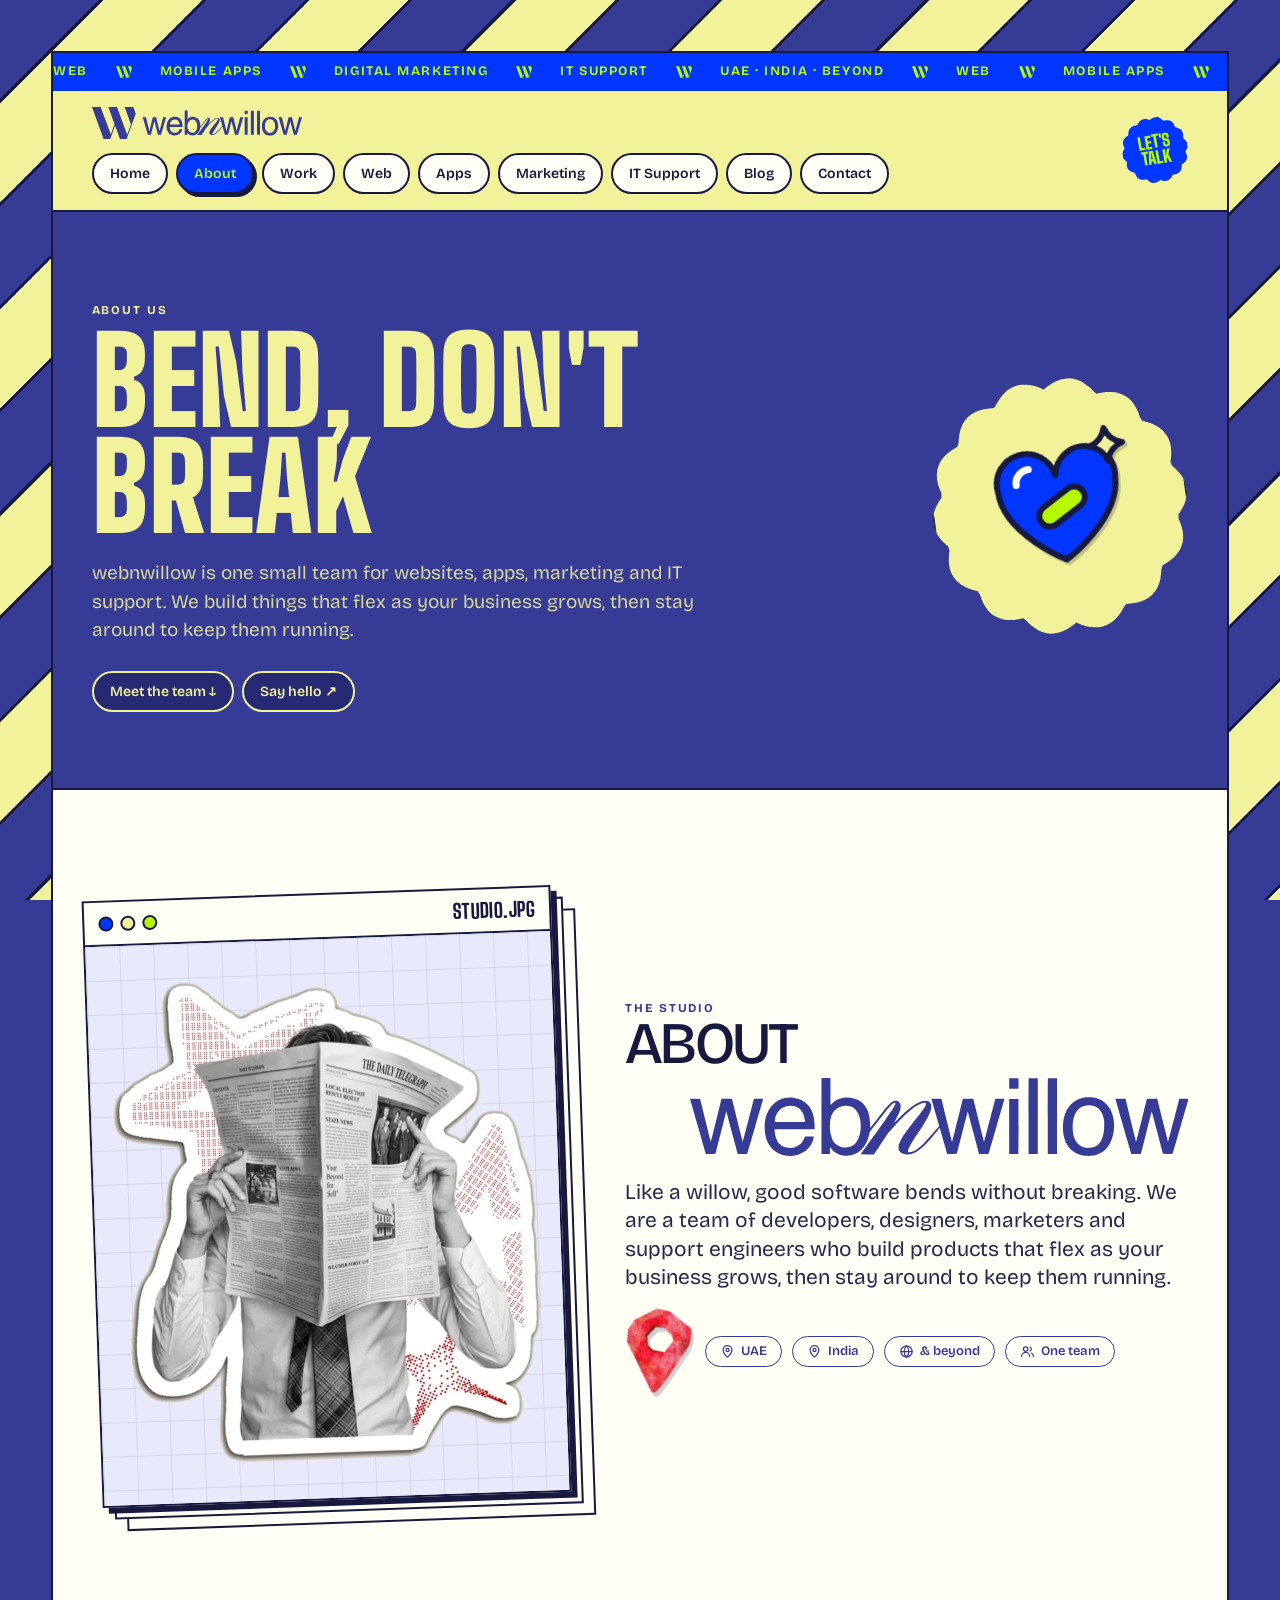
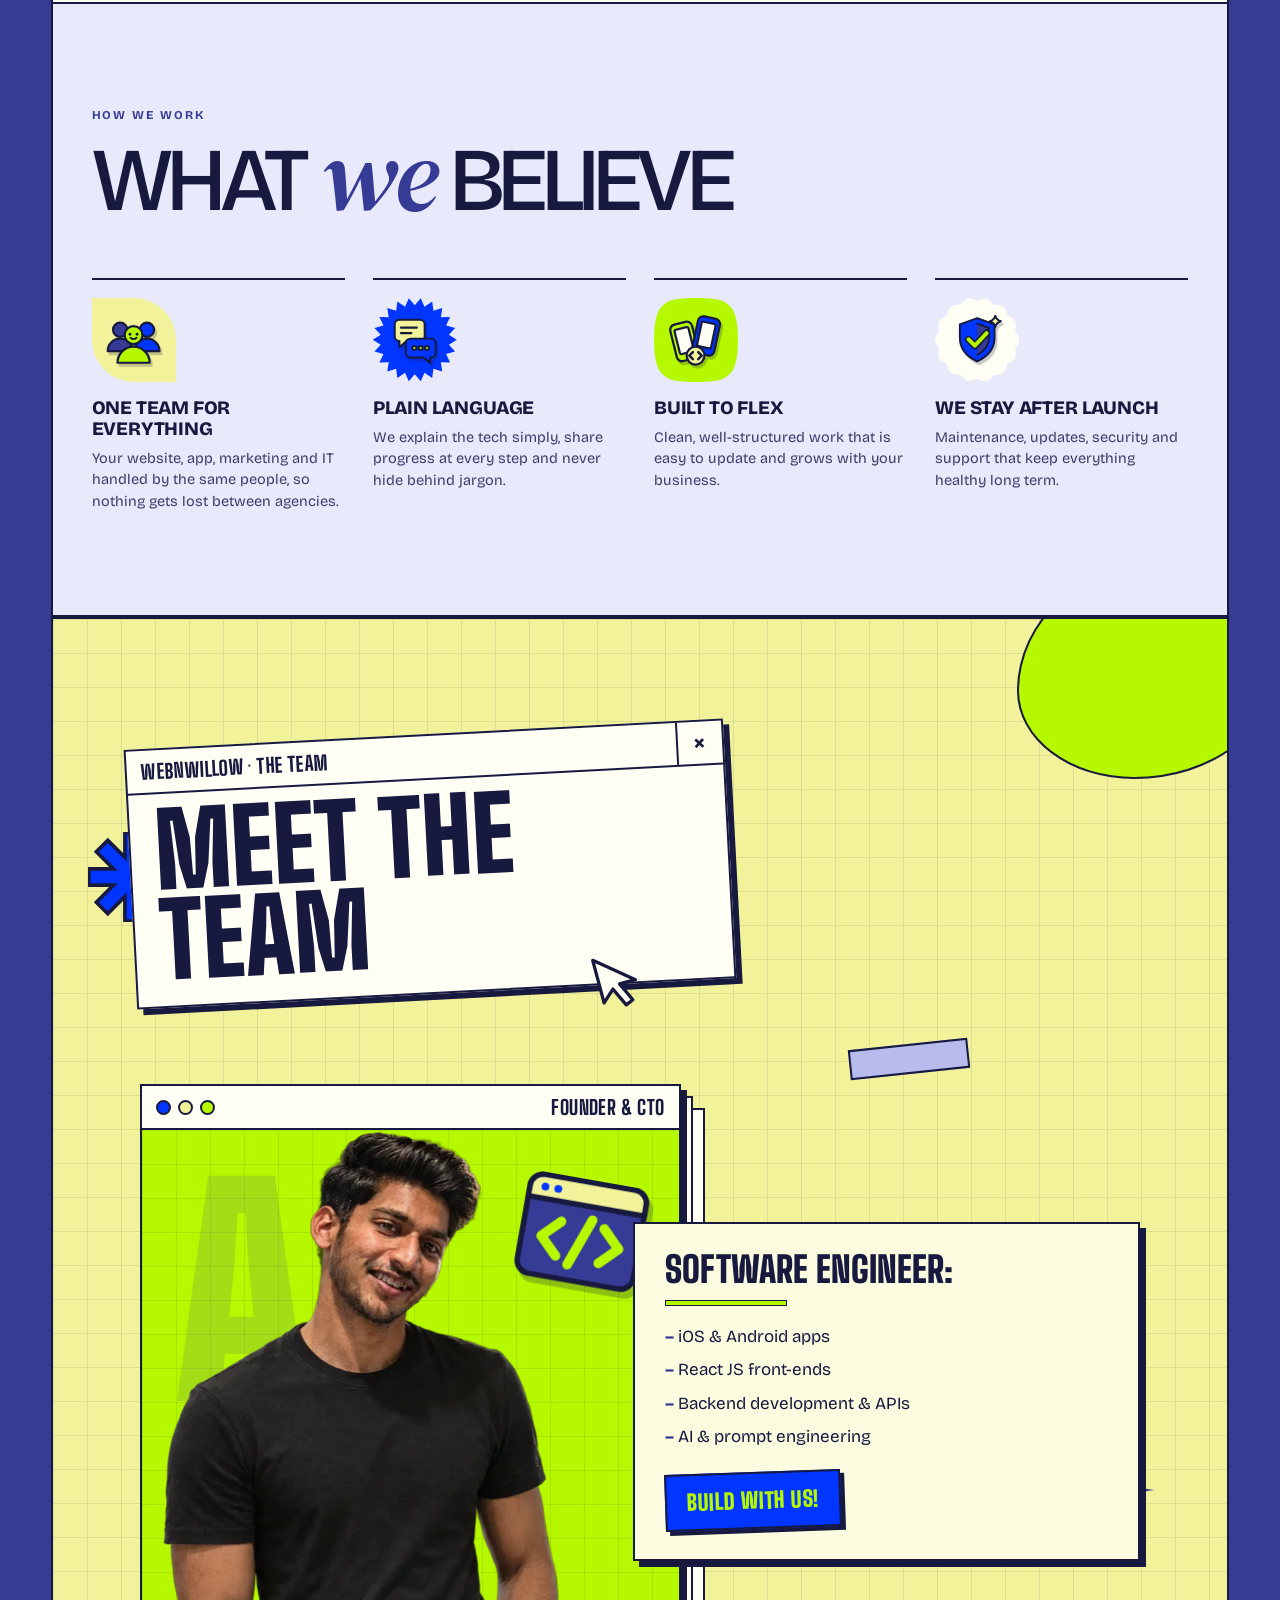
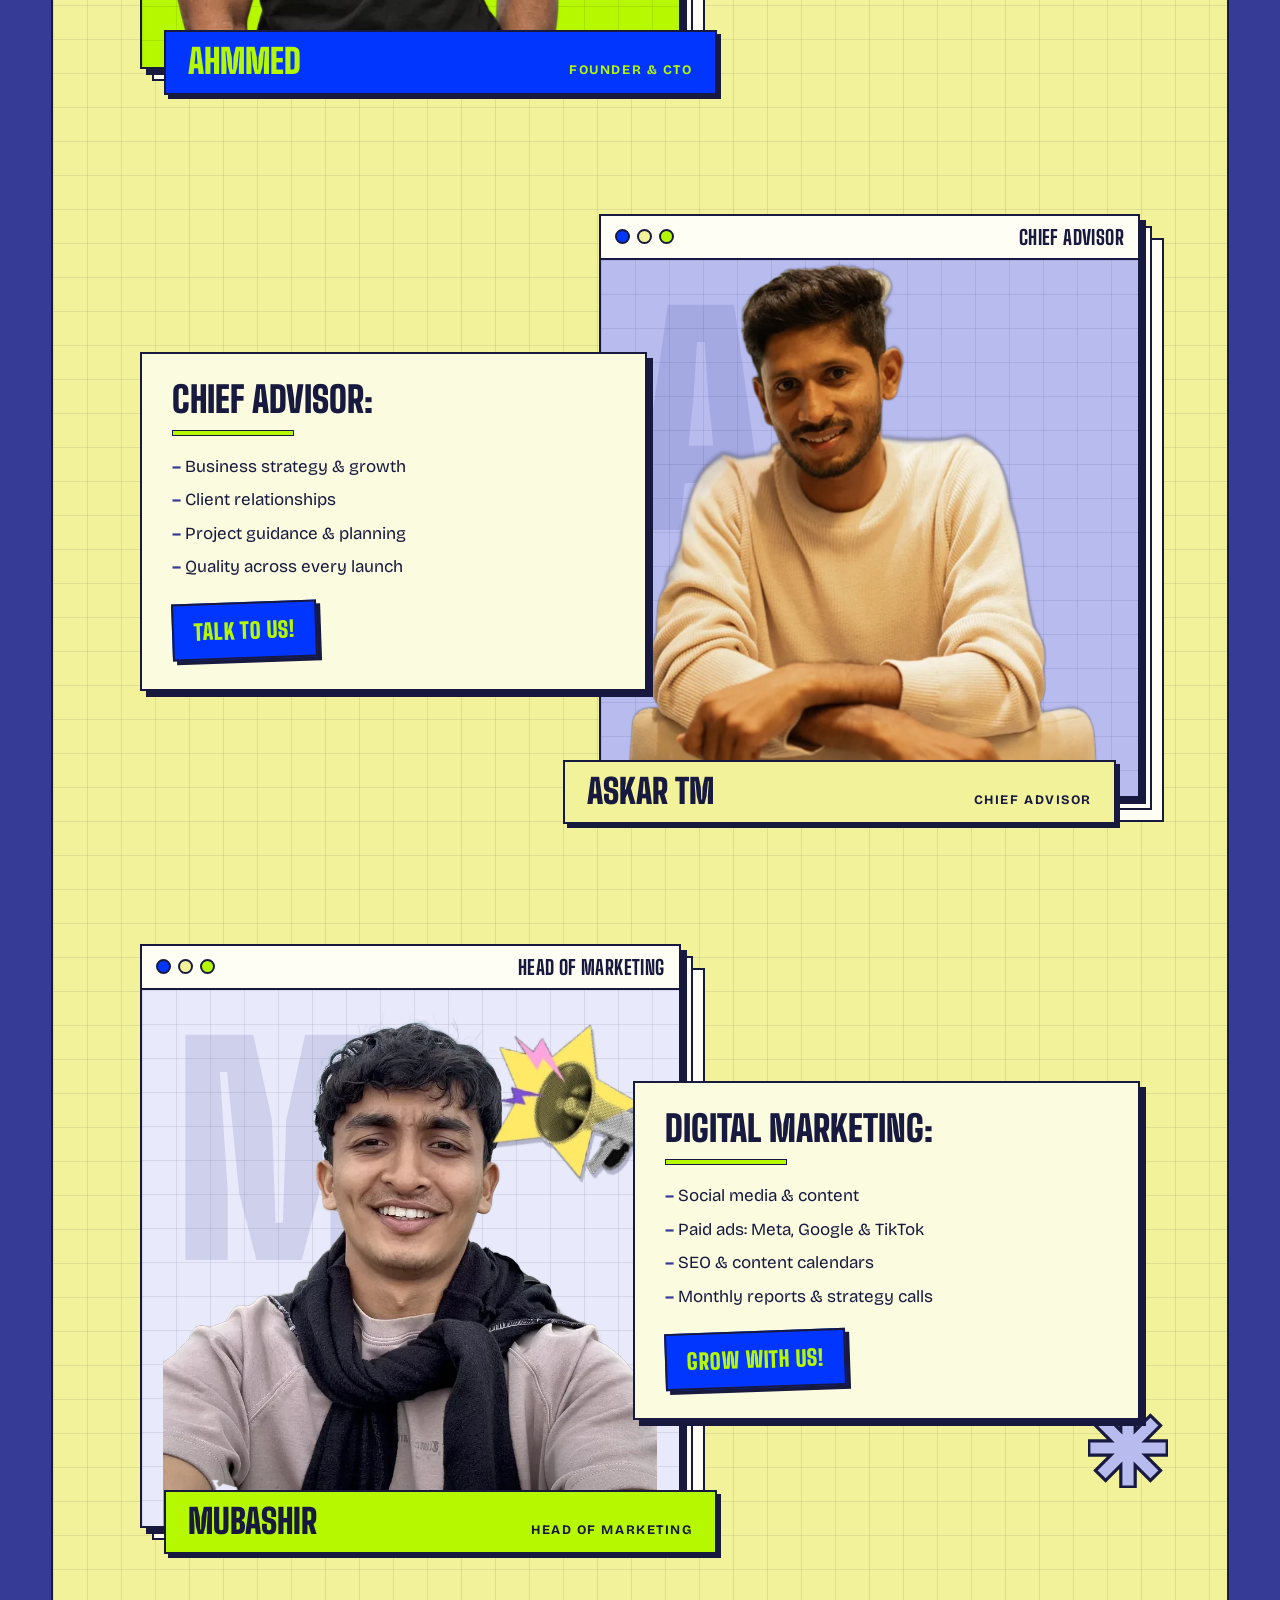
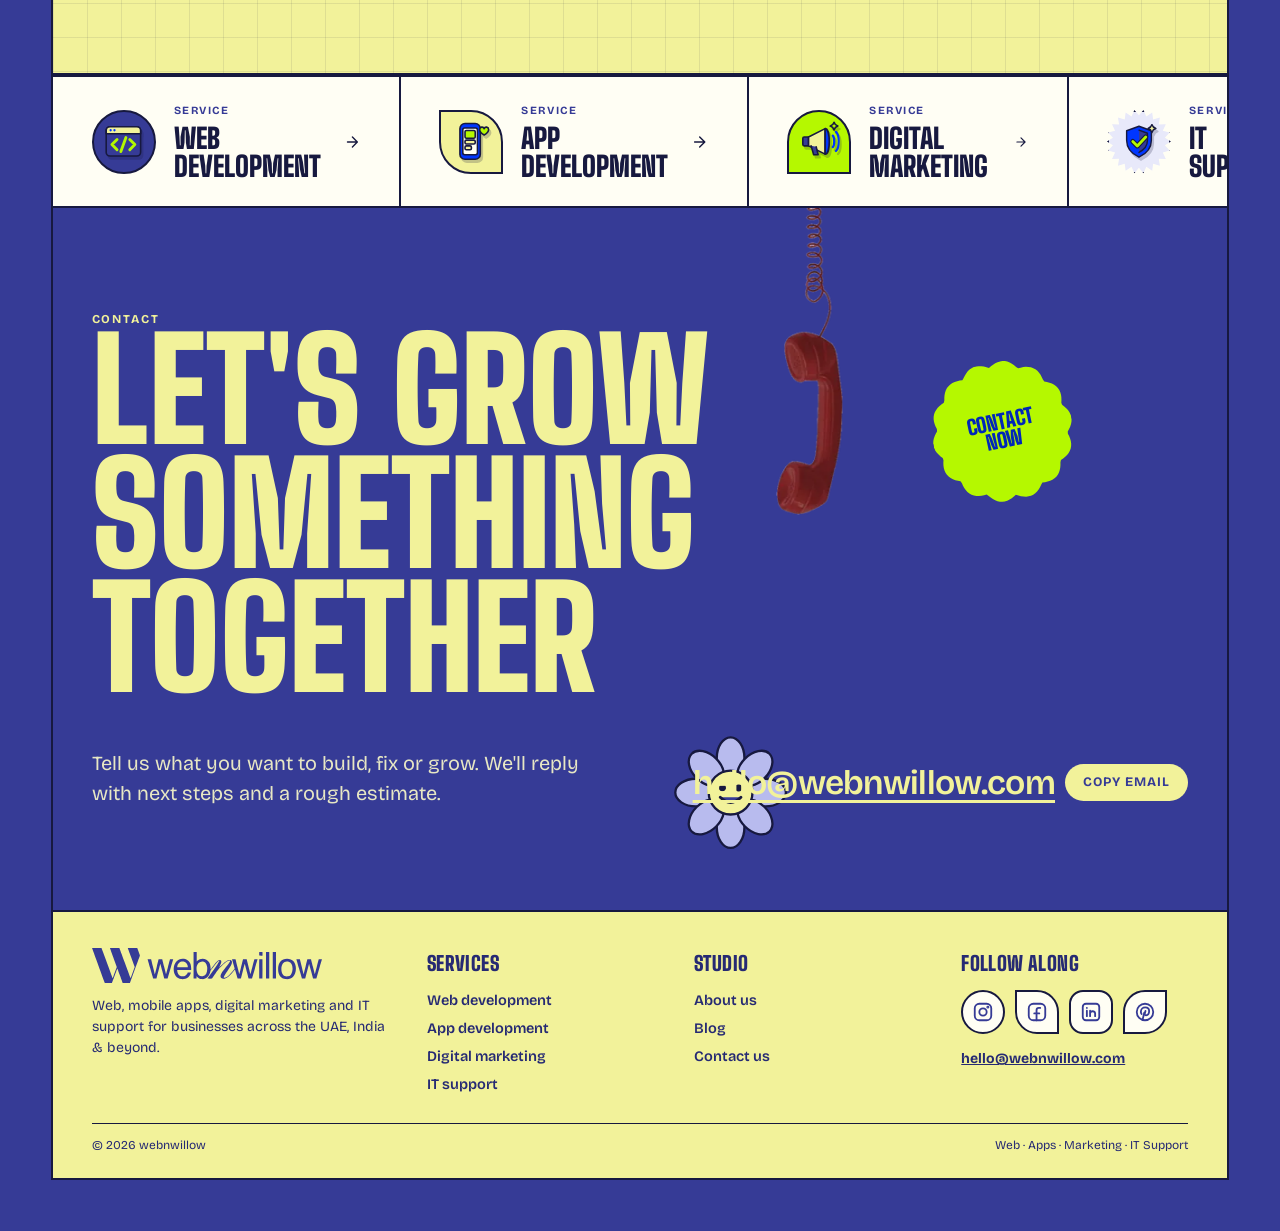
==== about.html @ bae16c67 "Add Recent work, testimonials, About and Blog pages; full-bleed mobile - Home: Recent work case stud" ====
<!doctype html>
<html lang="en">
<head>
<meta charset="utf-8">
<meta name="viewport" content="width=device-width, initial-scale=1, viewport-fit=cover">
<title>About us · webnwillow</title>
<meta name="description" content="About webnwillow: one team of developers, designers, marketers and support engineers working with businesses across the UAE, India and beyond.">
<link rel="icon" href="assets/webnwillow-mark.svg" type="image/svg+xml">
<link rel="preload" href="assets/fonts/bricolage-grotesque.woff2" as="font" type="font/woff2" crossorigin>
<link rel="preload" href="assets/fonts/big-shoulders-display.woff2" as="font" type="font/woff2" crossorigin>
<link rel="stylesheet" href="assets/css/site.css">
</head>
<body data-page="about">
<div class="site">
  <div id="site-header"></div>

  <main>
    <section class="phero ph-indigo wrap">
      <div>
        <div class="eyebrow">About us</div>
        <h1 class="cond">Bend, don't break</h1>
        <p class="lede">webnwillow is one small team for websites, apps, marketing and IT support. We build things that flex as your business grows, then stay around to keep them running.</p>
        <div class="pills"><a class="pill" href="#team">Meet the team ↓</a><a class="pill" href="contact.html">Say hello ↗</a></div>
      </div>
      <div class="ico shape-scallop" style="--bg:var(--butter);--fg:var(--indigo)"><svg aria-hidden="true"><use href="#s-heart"/></svg></div>
    </section>

    <section class="section wrap" id="studio">
      <div class="about">
        <div class="win-stack about-win"><div class="win"><div class="win-bar"><span class="dots"><i></i><i></i><i></i></span><b>studio.jpg</b></div><div class="win-body grid-bg"><img loading="lazy" decoding="async" src="assets/img/newspaper-reader.webp?v=1" alt="Person in a shirt and tie reading a newspaper" width="724" height="830"></div></div></div>
        <div>
          <div class="eyebrow">The studio</div>
          <h2>About<span><svg class="logo" role="img" aria-label="webnwillow"><use href="#logo"/></svg></span></h2>
          <p>Like a willow, good software bends without breaking. We are a team of developers, designers, marketers and support engineers who build products that flex as your business grows, then stay around to keep them running.</p>
          <div class="facts-wrap"><img loading="lazy" decoding="async" class="pin-sticker" src="assets/img/icon-pin.webp?v=1" alt="" width="137" height="180"><div class="facts">
            <span><svg aria-hidden="true"><use href="#i-pin"/></svg>UAE</span>
            <span><svg aria-hidden="true"><use href="#i-pin"/></svg>India</span>
            <span><svg aria-hidden="true"><use href="#i-globe"/></svg>&amp; beyond</span>
            <span><svg aria-hidden="true"><use href="#i-users"/></svg>One team</span>
          </div></div>
        </div>
      </div>
    </section>

    <section class="section wrap svcs-bg" style="border-block:var(--line)">
      <div class="eyebrow">How we work</div>
      <h2 class="big">What <span class="n">we</span> believe</h2>
      <div class="why">
        <article>
          <div class="ico leaf" style="--bg:var(--butter)"><svg aria-hidden="true"><use href="#s-users"/></svg></div>
          <h3>One team for everything</h3>
          <p>Your website, app, marketing and IT handled by the same people, so nothing gets lost between agencies.</p>
        </article>
        <article>
          <div class="ico shape-burst" style="--bg:var(--blue);--fg:var(--lime)"><svg aria-hidden="true"><use href="#s-chat"/></svg></div>
          <h3>Plain language</h3>
          <p>We explain the tech simply, share progress at every step and never hide behind jargon.</p>
        </article>
        <article>
          <div class="ico squircle" style="--bg:var(--lime)"><svg aria-hidden="true"><use href="#s-layers"/></svg></div>
          <h3>Built to flex</h3>
          <p>Clean, well-structured work that is easy to update and grows with your business.</p>
        </article>
        <article>
          <div class="ico shape-scallop" style="--bg:var(--paper)"><svg aria-hidden="true"><use href="#s-shield"/></svg></div>
          <h3>We stay after launch</h3>
          <p>Maintenance, updates, security and support that keep everything healthy long term.</p>
        </article>
      </div>
    </section>

    <section class="team wrap grid-bg" id="team">
      <div class="deco deco-blob" aria-hidden="true"></div>
      <svg class="deco deco-ast" viewBox="0 0 100 100" aria-hidden="true"><g stroke="#17193F" stroke-width="22" stroke-linecap="square"><path d="M50 10v80M10 50h80M22 22l56 56M78 22L22 78"/></g><g stroke="#0036FF" stroke-width="14" stroke-linecap="square"><path d="M50 10v80M10 50h80M22 22l56 56M78 22L22 78"/></g></svg>
      <svg class="deco deco-ast b" viewBox="0 0 100 100" aria-hidden="true"><g stroke="#17193F" stroke-width="22" stroke-linecap="square"><path d="M50 10v80M10 50h80M22 22l56 56M78 22L22 78"/></g><g stroke="#B8BBEE" stroke-width="14" stroke-linecap="square"><path d="M50 10v80M10 50h80M22 22l56 56M78 22L22 78"/></g></svg>
      <div class="deco deco-bar a" aria-hidden="true"></div>
      <div class="deco deco-bar b" aria-hidden="true"></div>
      <svg class="deco deco-spark" aria-hidden="true"><use href="#spark"/></svg>

      <div class="win team-title">
        <div class="win-bar"><b>webnwillow · the team</b><span class="x" aria-hidden="true">×</span></div>
        <h2 class="cond">Meet the team</h2>
        <svg class="cursor" viewBox="0 0 40 52" aria-hidden="true"><path d="M3 3l0 40 11-10 8 17 7-3-8-17h15z" fill="#FFFEF4" stroke="#17193F" stroke-width="3" stroke-linejoin="round"/></svg>
      </div>

      <article class="member member-flip">
        <div class="win-stack member-win">
          <div class="win">
            <div class="win-bar"><span class="dots"><i></i><i></i><i></i></span><b>Founder &amp; CTO</b></div>
            <div class="win-body grid-bg" style="background-color:var(--lime)"><span class="initial" aria-hidden="true">A</span><img loading="lazy" decoding="async" class="member-photo" src="assets/img/team-ahmmed.webp?v=1" alt="Ahmmed, founder and CTO of webnwillow" width="654" height="900"><span class="member-stickers mini" aria-hidden="true"><svg><use href="#s-code"/></svg></span></div>
          </div>
          <div class="member-name" style="background:var(--blue);color:var(--lime)"><b>Ahmmed</b><small>Founder &amp; CTO</small></div>
        </div>
        <div class="member-notes">
          <h3>Software engineer:</h3>
          <ul>
            <li>iOS &amp; Android apps</li>
            <li>React JS front-ends</li>
            <li>Backend development &amp; APIs</li>
            <li>AI &amp; prompt engineering</li>
          </ul>
          <a class="btn-tag" href="app-development.html">Build with us!</a>
        </div>
      </article>

      <article class="member">
        <div class="member-notes">
          <h3>Chief advisor:</h3>
          <ul>
            <li>Business strategy &amp; growth</li>
            <li>Client relationships</li>
            <li>Project guidance &amp; planning</li>
            <li>Quality across every launch</li>
          </ul>
          <a class="btn-tag" href="contact.html">Talk to us!</a>
        </div>
        <div class="win-stack member-win">
          <div class="win">
            <div class="win-bar"><span class="dots"><i></i><i></i><i></i></span><b>Chief Advisor</b></div>
            <div class="win-body grid-bg" style="background-color:var(--peri)"><span class="initial" aria-hidden="true">A</span><img loading="lazy" decoding="async" class="member-photo" src="assets/img/team-askar.webp?v=1" alt="Askar TM, chief advisor at webnwillow" width="742" height="900"></div>
          </div>
          <div class="member-name" style="background:var(--butter)"><b>Askar TM</b><small>Chief advisor</small></div>
        </div>
      </article>

      <article class="member member-flip">
        <div class="win-stack member-win">
          <div class="win">
            <div class="win-bar"><span class="dots"><i></i><i></i><i></i></span><b>Head of Marketing</b></div>
            <div class="win-body grid-bg"><span class="initial" aria-hidden="true">M</span><img loading="lazy" decoding="async" class="member-photo" src="assets/img/team-mubashir.webp?v=3" alt="Mubashir, head of marketing at webnwillow" width="858" height="900"><img loading="lazy" decoding="async" class="member-mega" src="assets/img/icon-megaphone.webp?v=1" alt="" width="355" height="339"></div>
          </div>
          <div class="member-name"><b>Mubashir</b><small>Head of Marketing</small></div>
        </div>
        <div class="member-notes">
          <h3>Digital marketing:</h3>
          <ul>
            <li>Social media &amp; content</li>
            <li>Paid ads: Meta, Google &amp; TikTok</li>
            <li>SEO &amp; content calendars</li>
            <li>Monthly reports &amp; strategy calls</li>
          </ul>
          <a class="btn-tag" href="digital-marketing.html">Grow with us!</a>
        </div>
      </article>
    </section>

    <nav class="others four" aria-label="Our services">
      <a class="other" href="web-development.html"><div class="ico disc" style="--bg:var(--indigo);--fg:var(--butter)"><svg aria-hidden="true"><use href="#s-code"/></svg></div><span><small>Service</small><b>Web development</b></span><svg aria-hidden="true"><use href="#i-arrow"/></svg></a>
      <a class="other" href="app-development.html"><div class="ico leaf" style="--bg:var(--butter)"><svg aria-hidden="true"><use href="#s-phone"/></svg></div><span><small>Service</small><b>App development</b></span><svg aria-hidden="true"><use href="#i-arrow"/></svg></a>
      <a class="other" href="digital-marketing.html"><div class="ico arch" style="--bg:var(--lime)"><svg aria-hidden="true"><use href="#s-megaphone"/></svg></div><span><small>Service</small><b>Digital marketing</b></span><svg aria-hidden="true"><use href="#i-arrow"/></svg></a>
      <a class="other" href="it-support.html"><div class="ico shape-burst" style="--bg:var(--mist)"><svg aria-hidden="true"><use href="#s-shield"/></svg></div><span><small>Service</small><b>IT support</b></span><svg aria-hidden="true"><use href="#i-arrow"/></svg></a>
    </nav>

    <section class="cta wrap">
      <img loading="lazy" decoding="async" class="hang-phone" src="assets/img/icon-phone.webp?v=1" alt="" width="74" height="340">
      <a class="scallop shape-scallop" href="contact.html"><span>Contact<br>now</span></a>
      <div class="eyebrow">Contact</div>
      <h2 class="cond">Let's grow something together</h2>
      <div class="cta-row">
        <p>Tell us what you want to build, fix or grow. We'll reply with next steps and a rough estimate.</p>
        <div class="mail"><a data-email href="contact.html">Email us</a><button class="copy" type="button" data-copy>Copy email</button></div>
      </div>
      <svg class="flower" aria-hidden="true"><use href="#flower"/></svg>
    </section>
  </main>

  <div id="site-footer"></div>
</div>
<script src="assets/js/site.js"></script>
</body>
</html>
---- assets/css/site.css ----
/* webnwillow — shared styles for every page.
   Accents: lime #B5F800 + bright blue #0036FF (outer background, highlights).
   Palette is built only from the logo: indigo #363B96 + butter #F2F29A, with tints of each. */
/* Fonts live in assets/fonts (SIL Open Font License, see the OFL-*.txt files there). */
@font-face { font-family: "Bricolage Grotesque"; src: url("../fonts/bricolage-grotesque.woff2") format("woff2"); font-weight: 200 800; font-stretch: 75% 100%; font-display: swap; }
@font-face { font-family: "Big Shoulders Display"; src: url("../fonts/big-shoulders-display.woff2") format("woff2"); font-weight: 100 900; font-display: swap; }
@font-face { font-family: "DM Serif Display"; src: url("../fonts/dm-serif-display.woff2") format("woff2"); font-weight: 400; font-style: normal; font-display: swap; }
@font-face { font-family: "DM Serif Display"; src: url("../fonts/dm-serif-display-italic.woff2") format("woff2"); font-weight: 400; font-style: italic; font-display: swap; }
:root {
  color-scheme: light;
  --indigo: #363B96;
  --indigo-deep: #262A73;
  --indigo-2: #5B60C4;
  --ink: #17193F;
  --peri: #B8BBEE;
  --mist: #E8E9FA;
  --butter: #F2F29A;
  --butter-2: #E6E56A;
  --cream: #FBFBDF;
  --lime: #B5F800;
  --blue: #0036FF;
  --blue-deep: #0027B8;
  --paper: #FFFEF4;
  --sans: "Bricolage Grotesque", "Helvetica Neue", Arial, sans-serif;
  --display: "Big Shoulders Display", Impact, "Arial Narrow", sans-serif;
  --serif: "DM Serif Display", Georgia, serif;
  --fun: var(--display);
  --gut: clamp(16px, 3vw, 40px);
  --line: 2px solid var(--ink);
  --sq: url("data:image/svg+xml,%3Csvg xmlns='http://www.w3.org/2000/svg' viewBox='0 0 100 100' preserveAspectRatio='none'%3E%3Cpath d='M50 0C88 0 100 6 100 50S88 100 50 100 0 94 0 50 12 0 50 0Z'/%3E%3C/svg%3E");
  --burst: none;   /* set by site.js */
  --scallop: none; /* set by site.js */
}
* { box-sizing: border-box; }
html { scroll-behavior: smooth; }
body {
  margin: 0;
  color: var(--ink);
  font-family: var(--sans);
  font-size: 16px;
  line-height: 1.5;
  padding: clamp(0px, 4vw, 64px);
  background-color: var(--indigo);
}
/* Striped backdrop on its own GPU layer: stays put without repainting the page on every scroll
   (background-attachment: fixed forced a full repaint per frame). */
body::before {
  content: ""; position: fixed; inset: 0; z-index: -1; pointer-events: none;
  background-image: repeating-linear-gradient(135deg,
    var(--indigo) 0 70px, var(--ink) 70px 73px,
    var(--butter) 73px 143px, var(--ink) 143px 146px);
  transform: translateZ(0); will-change: transform;
}
/* mobile: no striped outer backdrop, site fills the screen */
@media (max-width: 760px) {
  body { padding: 0; background-color: var(--paper); }
  body::before { display: none; }
  .site { border-inline: 0; }
}
a { color: inherit; }
button, input, select, textarea { font: inherit; color: inherit; }
img { max-width: 100%; }
[hidden] { display: none !important; }
:focus-visible { outline: 3px solid var(--indigo-2); outline-offset: 3px; }

.site { background: var(--paper); overflow: hidden; border: var(--line); position: relative; }
.wrap { padding-inline: var(--gut); }
.n { font-family: var(--serif); font-style: italic; font-weight: 400; letter-spacing: -0.02em; }
.cond { font-family: var(--display); font-weight: 900; text-transform: uppercase; letter-spacing: 0; line-height: .88; }
.eyebrow { font-weight: 700; font-stretch: 112%; font-size: 12px; letter-spacing: .16em; text-transform: uppercase; color: var(--indigo); }
.section { padding-block: clamp(56px, 8vw, 110px); }
.big { margin: 8px 0 0; font-weight: 500; font-size: clamp(40px, 7vw, 96px); line-height: .9; letter-spacing: -0.05em; text-transform: uppercase; text-wrap: balance; }
.big .n { text-transform: none; color: var(--indigo); font-size: 1.1em; }
.lede { max-width: 52ch; font-size: clamp(16px, 1.6vw, 19px); color: #33366A; margin: 18px 0 0; }

/* ---------- shapes ---------- */
.squircle { -webkit-mask: var(--sq) center / 100% 100% no-repeat; mask: var(--sq) center / 100% 100% no-repeat; }
.arch { border-radius: 999px 999px 0 0; }
.blob { border-radius: 42% / 30%; }
.leaf { border-radius: 0 50% 0 50%; }
.leaf-r { border-radius: 50% 0 50% 0; }
.disc { border-radius: 50%; }
.shape-burst { clip-path: var(--burst); }
.shape-scallop { clip-path: var(--scallop); }
@keyframes spin { to { transform: rotate(360deg); } }
@keyframes slide { to { transform: translateX(-50%); } }

/* icon holder: any shape + a line icon from the sprite */
.ico { --s: 72px; --bg: var(--butter); --fg: var(--indigo); width: var(--s); height: var(--s); flex: none; display: grid; place-items: center; background: var(--bg); color: var(--fg); }
.ico.bordered { border: var(--line); }
.ico svg { width: 48%; height: 48%; }
.ico.shape-burst svg, .ico.shape-scallop svg { width: 42%; height: 42%; }
.i { width: 1.1em; height: 1.1em; vertical-align: -0.15em; flex: none; }

/* ---------- ticker ---------- */
.ticker { background: var(--indigo); color: var(--butter); overflow: hidden; white-space: nowrap; font-weight: 700; font-stretch: 112%; font-size: 13px; letter-spacing: .12em; text-transform: uppercase; }
.ticker-track { display: inline-flex; gap: 28px; padding-block: 9px; animation: slide 36s linear infinite; }
.ticker-track > span { display: inline-flex; align-items: center; gap: 28px; }
.ticker svg { width: 16px; height: 12px; fill: var(--butter); }

/* ---------- header / nav ---------- */
.nav { background: var(--butter); display: flex; align-items: center; justify-content: space-between; flex-wrap: wrap; gap: 14px 20px; padding-block: 16px; padding-right: calc(var(--gut) + 90px); color: var(--indigo); position: relative; border-bottom: var(--line); }
.brand { display: flex; align-items: center; gap: 10px; text-decoration: none; color: var(--indigo); }
.brand svg { width: 34px; height: 26px; fill: currentColor; }
.brand b { font-weight: 500; font-size: 24px; letter-spacing: -0.03em; }
.brand b .n { font-size: 1.12em; }
.pills { display: flex; gap: 8px; flex-wrap: wrap; }
.pill { display: inline-flex; align-items: center; gap: 7px; border: var(--line); border-radius: 999px; padding: 8px 16px; background: var(--paper); color: var(--ink); text-decoration: none; font-weight: 600; font-size: 14px; transition: transform .2s, background .2s; }
.pill:hover { transform: translateY(-2px); background: var(--mist); }
.pill[aria-current="page"] { background: var(--indigo); color: var(--butter); box-shadow: 3px 3px 0 var(--ink); }
.pill.sm { padding: 4px 12px; font-size: 12px; }
.menu-btn { display: none; align-items: center; gap: 8px; border: var(--line); border-radius: 999px; background: var(--paper); padding: 7px 14px; font-weight: 700; font-size: 14px; cursor: pointer; }
.menu-btn svg { width: 18px; height: 18px; }
.corner { position: absolute; top: 50%; right: var(--gut); width: 66px; height: 66px; z-index: 3; background: var(--indigo); color: var(--butter); text-decoration: none; display: grid; place-items: center; text-align: center; font-weight: 900; font-stretch: 62%; font-size: 15px; line-height: .95; text-transform: uppercase; transform: translateY(-50%) rotate(-10deg); transition: background .2s, transform .3s cubic-bezier(.3,1.6,.5,1); }
.corner span { display: block; }
.corner:hover { background: var(--indigo-2); transform: translateY(-50%) rotate(6deg) scale(1.06); }

/* ---------- home hero ---------- */
.hero { background: var(--butter); color: var(--indigo); position: relative; padding-block: clamp(40px, 7vw, 110px) clamp(32px, 5vw, 64px); text-align: center; }
.hero h1 { margin: 0; font-weight: 800; font-size: clamp(56px, 14.5vw, 230px); line-height: .82; letter-spacing: -0.065em; white-space: nowrap; }
.hero h1 .n { font-size: 1.16em; letter-spacing: -0.04em; margin-inline: -0.02em; }
.hero h1 sup { font-weight: 400; font-size: .22em; vertical-align: top; position: relative; top: .35em; margin-left: .06em; letter-spacing: 0; }
.ticket {
  position: absolute; left: 50%; top: clamp(24px, 6vw, 96px); transform: translateX(-12%) rotate(-11deg);
  background: var(--indigo); color: var(--butter); text-decoration: none; font-weight: 700; font-stretch: 110%;
  font-size: clamp(14px, 2.2vw, 30px); text-transform: uppercase; padding: .45em 1.3em; border-radius: 6px;
  -webkit-mask: radial-gradient(circle 5px at 0 50%, #0000 97%, #000) left / 51% 13px repeat-y, radial-gradient(circle 5px at 100% 50%, #0000 97%, #000) right / 51% 13px repeat-y;
  mask: radial-gradient(circle 5px at 0 50%, #0000 97%, #000) left / 51% 13px repeat-y, radial-gradient(circle 5px at 100% 50%, #0000 97%, #000) right / 51% 13px repeat-y;
  transition: transform .25s cubic-bezier(.3,1.6,.5,1); z-index: 2;
}
.ticket:hover { transform: translateX(-12%) rotate(-4deg) scale(1.06); }
.flower { width: clamp(70px, 9vw, 130px); aspect-ratio: 1; position: absolute; animation: spin 18s linear infinite; }
.spark { position: absolute; left: clamp(10px, 6vw, 90px); top: clamp(20px, 4vw, 50px); width: clamp(42px, 5vw, 70px); aspect-ratio: 1; animation: spin 12s linear infinite reverse; }

/* ---------- inner page hero ---------- */
.phero { position: relative; padding-block: clamp(44px, 7vw, 100px) clamp(40px, 6vw, 80px); display: grid; grid-template-columns: minmax(0, 1fr) auto; gap: 24px 48px; align-items: center; border-bottom: var(--line); overflow: hidden; }
.phero h1 { margin: 10px 0 0; font-size: clamp(52px, 9.4vw, 150px); }
.phero .lede { color: inherit; opacity: .85; }
.phero .pills { margin-top: 26px; }
.phero .ico { --s: clamp(150px, 20vw, 260px); border: var(--line); transform: rotate(-8deg); }
.phero .ico svg { --sw: 1.6; }
.phero .spark { left: auto; right: clamp(12px, 3vw, 40px); top: clamp(12px, 3vw, 32px); }
.ph-butter { background: var(--butter); color: var(--indigo); }
.ph-indigo { background: var(--indigo); color: var(--butter); }
.ph-indigo .eyebrow { color: var(--butter); }
.ph-indigo .pill:not([aria-current]) { background: var(--indigo-deep); color: var(--butter); border-color: var(--butter); }
.ph-peri { background: var(--peri); color: var(--ink); }
.ph-mist { background: var(--mist); color: var(--indigo-deep); }

/* ---------- pillar tiles (home) ---------- */
.tiles { display: grid; grid-template-columns: repeat(4, 1fr); border-block: var(--line); }
.tile { padding: 22px 22px 26px; border-right: var(--line); text-decoration: none; display: flex; flex-direction: column; min-height: 400px; position: relative; transition: filter .2s; }
.tile:last-child { border-right: 0; }
.tile:hover { filter: brightness(1.05); }
.tile:hover .ico { transform: rotate(-8deg) scale(1.06); }
.tile .lbl { font-size: 11px; font-weight: 700; letter-spacing: .14em; text-transform: uppercase; }
.tile .ico { --s: 128px; margin: 18px auto; border: var(--line); transition: transform .3s cubic-bezier(.3,1.6,.5,1); }
.tile h3 { margin: auto 0 0; font-weight: 500; font-size: clamp(28px, 3vw, 42px); line-height: .92; letter-spacing: -0.04em; text-transform: uppercase; }
.tile ul { margin: 12px 0 0; padding: 0; list-style: none; font-size: 13.5px; line-height: 1.55; }
.tile ul li::before { content: "↳ "; }
.tile .go-txt { margin-top: 16px; font-weight: 800; font-stretch: 75%; text-transform: uppercase; font-size: 14px; letter-spacing: .05em; display: inline-flex; align-items: center; gap: 6px; }
.t1 { background: var(--indigo); color: var(--butter); }
.t2 { background: var(--butter); color: var(--indigo-deep); }
.t3 { background: var(--peri); color: var(--ink); }
.t4 { background: var(--mist); color: var(--indigo-deep); }
.sticker { position: absolute; top: 16px; right: 16px; background: var(--paper); color: var(--ink); border: 1.5px solid var(--ink); border-radius: 999px; font-size: 11px; font-weight: 700; padding: 3px 10px; letter-spacing: .06em; text-transform: uppercase; transform: rotate(6deg); }

/* ---------- tag marquee ---------- */
.tagband { background: var(--indigo); border-block: var(--line); overflow: hidden; white-space: nowrap; }
.tagtrack { display: inline-flex; gap: 16px; padding-block: 14px; animation: slide 48s linear infinite reverse; }
.tagtrack > span { display: inline-flex; gap: 16px; align-items: center; }
.tag { display: inline-flex; align-items: center; gap: 10px; font-weight: 900; font-stretch: 62%; font-size: 22px; text-transform: uppercase; color: var(--butter); }
.tag svg { width: 22px; height: 22px; }
.dot { width: 8px; height: 8px; border-radius: 50%; background: var(--peri); display: inline-block; }

/* ---------- why us ---------- */
.why { display: grid; grid-template-columns: repeat(4, 1fr); gap: clamp(16px, 2.4vw, 28px); margin-top: clamp(32px, 5vw, 56px); }
.why article { border-top: var(--line); padding-top: 18px; }
.why .ico { --s: 84px; margin-bottom: 16px; }
.why h3 { margin: 0; font-size: 19px; font-weight: 800; font-stretch: 105%; text-transform: uppercase; letter-spacing: -0.01em; line-height: 1.1; }
.why p { margin: 8px 0 0; font-size: 14.5px; color: #3A3D6A; }

/* ---------- service cards ---------- */
.svcs { display: grid; grid-template-columns: repeat(3, 1fr); gap: clamp(16px, 2.4vw, 28px); margin-top: clamp(32px, 5vw, 56px); }
.svc { background: var(--paper); border: var(--line); border-radius: 6px; padding: 22px 22px 20px; display: flex; flex-direction: column; gap: 10px; position: relative; transition: transform .25s, box-shadow .25s; }
.svc:hover { transform: translate(-3px, -3px); box-shadow: 6px 6px 0 var(--ink); }
.svc .ico { --s: 82px; margin-bottom: 8px; transition: transform .3s cubic-bezier(.3,1.6,.5,1); }
.svc:hover .ico { transform: rotate(-10deg); }
.svc h3 { margin: 0; font-size: 22px; font-weight: 800; font-stretch: 100%; letter-spacing: -0.02em; line-height: 1.1; }
.svc p { margin: 0; font-size: 14.5px; color: #3A3D6A; flex: 1; }
.svc .more { margin-top: 8px; display: inline-flex; align-items: center; gap: 8px; font-weight: 800; font-stretch: 80%; font-size: 14px; text-transform: uppercase; letter-spacing: .05em; text-decoration: none; color: var(--indigo); align-self: flex-start; border-bottom: 2px solid currentColor; padding-bottom: 2px; }
.svc .more svg { width: 16px; height: 16px; transition: transform .2s; }
.svc .more:hover svg { transform: translateX(4px); }
.svc .num { position: absolute; top: 16px; right: 18px; font-family: var(--serif); font-style: italic; font-size: 24px; color: var(--indigo); opacity: .6; }
.svc.feature { background: var(--indigo); color: var(--butter); }
.svc.feature p { color: #E4E4C2; }
.svc.feature .more, .svc.feature .num { color: var(--butter); }
.svcs-bg { background: var(--mist); }

/* highlight band */
.band { display: grid; grid-template-columns: auto minmax(0, 1fr) auto; gap: 24px 40px; align-items: center; background: var(--butter); border-block: var(--line); padding-block: clamp(32px, 5vw, 56px); }
.band .ico { --s: clamp(96px, 11vw, 140px); border: var(--line); }
.band h2 { margin: 0; font-size: clamp(34px, 5vw, 64px); color: var(--indigo-deep); }
.band p { margin: 10px 0 0; max-width: 56ch; color: #33366A; }

/* ---------- marketing plans ---------- */
.plans { display: grid; grid-template-columns: repeat(3, 1fr); gap: clamp(16px, 2.4vw, 28px); margin-top: clamp(36px, 5vw, 60px); align-items: stretch; }
.plan { background: var(--paper); border: var(--line); border-radius: 6px; display: flex; flex-direction: column; position: relative; transition: transform .25s, box-shadow .25s; }
.plan:hover { transform: translate(-3px, -3px); box-shadow: 6px 6px 0 var(--ink); }
.plan .top { padding: 26px 24px 22px; border-bottom: var(--line); display: flex; gap: 18px; align-items: center; }
.plan .ico { --s: 76px; }
.plan .tier { font-size: 11px; font-weight: 700; letter-spacing: .16em; text-transform: uppercase; opacity: .75; }
.plan h3 { margin: 2px 0 0; font-size: clamp(38px, 4vw, 54px); }
.plan .for { margin: 0; padding: 16px 24px 0; font-family: var(--serif); font-style: italic; font-size: 19px; line-height: 1.25; }
.plan ul { list-style: none; margin: 0; padding: 14px 24px 8px; display: grid; gap: 10px; font-size: 14.5px; flex: 1; }
.plan li { display: flex; gap: 10px; align-items: flex-start; }
.plan li svg { width: 18px; height: 18px; margin-top: 2px; flex: none; color: var(--indigo); }
.plan li.inherit { font-weight: 700; }
.plan .cta-pill { margin: 14px 24px 24px; align-self: flex-start; }
.plan.p1 .top { background: var(--mist); }
.plan.p2 .top { background: var(--butter); }
.plan.p3 { background: var(--indigo); color: var(--butter); }
.plan.p3 .top { background: var(--indigo-deep); border-color: var(--ink); }
.plan.p3 li svg { color: var(--butter); }
.plan .sticker { top: -12px; right: 18px; background: var(--butter); color: var(--indigo-deep); }
.pill-ink { display: inline-flex; align-items: center; gap: 8px; background: var(--ink); color: var(--paper); text-decoration: none; text-transform: uppercase; font-weight: 600; font-stretch: 110%; font-size: 14px; letter-spacing: .04em; padding: 11px 22px; border-radius: 999px; border: 2px solid var(--ink); transition: background .2s, transform .2s; }
.pill-ink:hover { background: var(--indigo); transform: translateY(-2px); }
.pill-ink svg { width: 16px; height: 16px; }
.pill-butter { background: var(--butter); color: var(--indigo-deep); }
.pill-butter:hover { background: var(--paper); }

/* compare table */
.compare-wrap { margin-top: clamp(36px, 5vw, 56px); overflow-x: auto; border: var(--line); border-radius: 6px; background: var(--paper); }
.compare { width: 100%; border-collapse: collapse; min-width: 620px; font-size: 14.5px; }
.compare th, .compare td { padding: 14px 16px; text-align: left; border-bottom: 1.5px solid var(--peri); vertical-align: top; }
.compare thead th { background: var(--indigo); color: var(--butter); font-weight: 900; font-stretch: 62%; font-size: 22px; text-transform: uppercase; letter-spacing: .01em; border-bottom: var(--line); }
.compare tbody th { font-weight: 700; width: 30%; }
.compare tbody tr:nth-child(even) { background: var(--mist); }
.compare tbody tr:last-child > * { border-bottom: 0; }
.compare .yes svg { width: 20px; height: 20px; color: var(--indigo); }
.compare .no { color: #9A9CC4; }

/* ---------- process steps ---------- */
.steps { display: grid; grid-template-columns: repeat(4, 1fr); gap: clamp(16px, 2.4vw, 32px); margin-top: clamp(32px, 5vw, 60px); }
.step .frame { aspect-ratio: 3 / 4; max-width: 100%; display: grid; place-items: center; overflow: hidden; border: var(--line); }
.step .frame svg { width: 46%; height: auto; aspect-ratio: 1; --sw: 1.5; }
.step:nth-child(1) .frame { background: var(--mist); color: var(--indigo); }
.step:nth-child(2) .frame { background: var(--butter); color: var(--indigo); }
.step:nth-child(3) .frame { background: var(--indigo); color: var(--butter); }
.step:nth-child(4) .frame { background: var(--peri); color: var(--indigo-deep); }
.step .meta { display: flex; justify-content: space-between; align-items: baseline; margin-top: 12px; border-top: 1.5px solid var(--ink); padding-top: 8px; }
.step h3 { margin: 0; font-weight: 700; font-stretch: 105%; font-size: 17px; text-transform: uppercase; }
.step .num { font-family: var(--serif); font-style: italic; font-size: 22px; color: var(--indigo); }
.step p { margin: 6px 0 0; font-size: 14px; line-height: 1.45; color: #3A3D6A; }

/* ---------- about ---------- */
.about { display: grid; grid-template-columns: minmax(0, 5fr) minmax(0, 6fr); gap: clamp(28px, 5vw, 80px); align-items: center; }
.about .pic { background: var(--indigo); aspect-ratio: 5 / 6; max-width: 100%; position: relative; overflow: hidden; border: var(--line); border-bottom: 0; }
.about .pic svg { position: absolute; inset: 0; width: 100%; height: 100%; }
.about h2 { margin: 0; font-weight: 500; font-size: clamp(34px, 4.6vw, 64px); line-height: .92; letter-spacing: -0.045em; text-transform: uppercase; }
.about h2 span { display: block; padding-left: 1.1em; }
.about p { font-size: clamp(18px, 1.7vw, 21px); line-height: 1.35; max-width: 34em; margin: 22px 0 0; color: #26294F; }
.facts { display: flex; flex-wrap: wrap; gap: 10px; margin-top: 26px; }
.facts span { display: inline-flex; align-items: center; gap: 6px; border: 1.5px solid var(--indigo); color: var(--indigo); border-radius: 999px; padding: 5px 14px; font-size: 13px; font-weight: 600; }
.facts svg { width: 15px; height: 15px; }

/* ---------- other services strip ---------- */
.others { display: grid; grid-template-columns: repeat(3, 1fr); border-top: var(--line); }
.other { display: flex; align-items: center; gap: 18px; padding: 26px var(--gut); text-decoration: none; border-right: var(--line); transition: background .2s; }
.other:last-child { border-right: 0; }
.other:hover { background: var(--butter); }
.other .ico { --s: 64px; border: var(--line); }
.other small { display: block; font-size: 11px; font-weight: 700; letter-spacing: .14em; text-transform: uppercase; color: var(--indigo); }
.other b { display: block; font-weight: 900; font-stretch: 62%; font-size: 30px; text-transform: uppercase; line-height: 1; margin-top: 4px; }
.other > svg { width: 22px; height: 22px; margin-left: auto; }

/* ---------- CTA ---------- */
.cta { background: var(--indigo); color: var(--butter); padding-block: clamp(56px, 8vw, 110px); position: relative; overflow: hidden; border-top: var(--line); }
.cta .eyebrow { color: var(--butter); }
.cta h2 { margin: 0; font-size: clamp(56px, 11vw, 170px); max-width: 9ch; position: relative; z-index: 1; }
.cta-row { display: flex; flex-wrap: wrap; gap: 20px 40px; align-items: flex-end; justify-content: space-between; margin-top: clamp(28px, 4vw, 48px); position: relative; z-index: 1; }
.cta p { margin: 0; max-width: 40ch; font-size: clamp(16px, 1.6vw, 20px); color: #E7E7C4; }
.mail { display: flex; align-items: center; gap: 10px; flex-wrap: wrap; }
.mail a { font-weight: 600; font-stretch: 105%; font-size: clamp(20px, 2.8vw, 34px); color: var(--butter); letter-spacing: -0.02em; overflow-wrap: anywhere; text-underline-offset: 6px; }
.copy { background: var(--butter); color: var(--indigo); border: 0; border-radius: 999px; font: 700 13px/1 var(--sans); letter-spacing: .08em; text-transform: uppercase; padding: 12px 18px; cursor: pointer; }
.copy:hover { background: var(--paper); }
.scallop { position: absolute; right: clamp(16px, 12vw, 200px); top: clamp(60px, 12vw, 170px); width: clamp(96px, 11vw, 150px); aspect-ratio: 1; background: var(--butter); color: var(--indigo-deep); display: grid; place-items: center; text-align: center; text-decoration: none; font-weight: 900; font-stretch: 62%; font-size: clamp(16px, 1.6vw, 22px); line-height: .95; text-transform: uppercase; transform: rotate(-12deg); z-index: 2; transition: transform .3s cubic-bezier(.3,1.6,.5,1); }
.scallop:hover { transform: rotate(8deg) scale(1.08); }
.rain { position: absolute; top: 0; right: 0; width: min(38vw, 380px); pointer-events: none; }
.cta .flower { left: clamp(10px, 50vw, 620px); bottom: clamp(20px, 5vw, 60px); }

/* ---------- contact page ---------- */
.contact-grid { display: grid; grid-template-columns: minmax(0, 7fr) minmax(0, 5fr); gap: clamp(24px, 4vw, 56px); align-items: start; }
.form { background: var(--paper); border: var(--line); border-radius: 6px; padding: clamp(20px, 3vw, 36px); display: grid; grid-template-columns: 1fr 1fr; gap: 18px; box-shadow: 8px 8px 0 var(--indigo); }
.form .full { grid-column: 1 / -1; }
.form label { display: grid; gap: 6px; font-weight: 700; font-size: 13px; letter-spacing: .06em; text-transform: uppercase; color: var(--indigo-deep); }
.form label small { font-weight: 500; text-transform: none; letter-spacing: 0; opacity: .7; }
.form input, .form select, .form textarea { width: 100%; border: var(--line); border-radius: 10px; background: #fff; padding: 12px 14px; font-size: 16px; font-weight: 500; text-transform: none; letter-spacing: 0; color: var(--ink); }
.form textarea { min-height: 150px; resize: vertical; }
.form input:focus, .form select:focus, .form textarea:focus { outline: 3px solid var(--butter-2); outline-offset: 1px; }
.form button { justify-self: start; cursor: pointer; }
.form .note-sm { font-size: 13px; color: #55587E; margin: 0; align-self: center; }
.cards { display: grid; gap: 18px; }
.ccard { border: var(--line); border-radius: 6px; padding: 22px; display: flex; gap: 16px; align-items: flex-start; }
.ccard .ico { --s: 58px; }
.ccard h3 { margin: 0; font-size: 18px; font-weight: 800; text-transform: uppercase; font-stretch: 105%; }
.ccard p { margin: 4px 0 0; font-size: 14.5px; color: #3A3D6A; overflow-wrap: anywhere; }
.ccard a { font-weight: 700; color: var(--indigo); }
.ccard.b { background: var(--butter); }
.ccard .copy { background: var(--indigo); color: var(--butter); }
.ccard .copy:hover { background: var(--indigo-deep); }
.ccard.dark { background: var(--indigo); color: var(--butter); }
.ccard.dark p { color: #E7E7C4; }
.ccard.m { background: var(--mist); }
.socials-lg { display: flex; flex-wrap: wrap; gap: 10px; margin-top: 12px; }
.socials-lg a { display: inline-flex; align-items: center; gap: 8px; border: 2px solid var(--butter); border-radius: 999px; padding: 7px 14px 7px 10px; text-decoration: none; font-weight: 700; font-size: 14px; color: var(--butter); transition: background .2s, color .2s; }
.socials-lg a:hover { background: var(--butter); color: var(--indigo); }
.socials-lg svg { width: 20px; height: 20px; }

/* ---------- footer ---------- */
footer { background: var(--butter); color: var(--indigo-deep); border-top: var(--line); padding-block: 36px 24px; display: grid; grid-template-columns: 1.3fr 1fr 1fr 1fr; gap: 28px 40px; align-items: start; }
footer h4 { margin: 0 0 12px; font-family: var(--display); font-weight: 900; font-size: 20px; text-transform: uppercase; letter-spacing: .02em; }
footer .f-about p { margin: 12px 0 0; font-size: 14px; max-width: 36ch; }
footer ul { list-style: none; margin: 0; padding: 0; display: grid; gap: 6px; font-size: 14.5px; }
footer ul a { text-decoration: none; font-weight: 600; }
footer ul a:hover { text-decoration: underline; text-underline-offset: 4px; }
.socials { display: flex; gap: 10px; flex-wrap: wrap; }
.socials a { width: 44px; height: 44px; border-radius: 50%; border: var(--line); background: var(--paper); color: var(--indigo); display: grid; place-items: center; text-decoration: none; transition: transform .2s, background .2s, color .2s; }
.socials a:nth-child(2) { border-radius: 0 50% 0 50%; }
.socials a:nth-child(3) { border-radius: 14px; }
.socials a:nth-child(4) { border-radius: 50% 0 50% 0; }
.socials a:hover { background: var(--indigo); color: var(--butter); transform: rotate(-8deg) translateY(-2px); }
.socials svg { width: 22px; height: 22px; }
footer .f-mail { display: inline-block; margin-top: 14px; font-weight: 700; font-size: 14px; overflow-wrap: anywhere; }
.fine { grid-column: 1 / -1; font-size: 12px; border-top: 1.5px solid var(--ink); padding-top: 12px; display: flex; justify-content: space-between; flex-wrap: wrap; gap: 8px; }

/* ---------- responsive ---------- */
@media (max-width: 980px) {
  .tiles { grid-template-columns: repeat(2, 1fr); }
  .tile:nth-child(2) { border-right: 0; }
  .tile:nth-child(-n+2) { border-bottom: var(--line); }
  .why, .steps { grid-template-columns: repeat(2, 1fr); }
  .svcs, .plans { grid-template-columns: repeat(2, 1fr); }
  .others { grid-template-columns: 1fr; }
  .other { border-right: 0; border-bottom: var(--line); }
  .other:last-child { border-bottom: 0; }
  .contact-grid { grid-template-columns: 1fr; }
  footer { grid-template-columns: 1fr 1fr; }
  footer .f-about { grid-column: 1 / -1; }
}
@media (max-width: 760px) {
  .nav { padding-right: calc(var(--gut) + 64px); }
  .menu-btn { display: inline-flex; }
  .nav .pills.main { display: none; width: 100%; order: 3; flex-direction: column; }
  .nav .pills.main.open { display: flex; }
  .nav .pills.main .pill { justify-content: space-between; font-size: 16px; padding: 12px 18px; }
  .corner { width: 60px; height: 60px; font-size: 13px; top: 8px; transform: rotate(-10deg); }
  .corner:hover { transform: rotate(6deg) scale(1.06); }
  .ticket { position: static; display: inline-block; transform: rotate(-6deg); margin-bottom: 22px; }
  .ticket:hover { transform: rotate(-2deg) scale(1.04); }
  .hero h1 { font-size: 16.5vw; }
    .spark { display: none; }
  .phero { grid-template-columns: 1fr; }
  .phero .ico { --s: 120px; grid-row: 1; }
  .band { grid-template-columns: 1fr; }
  .form { grid-template-columns: 1fr; }
}
@media (max-width: 600px) {
  .tiles { grid-template-columns: 1fr; }
  .tile { border-right: 0; border-bottom: var(--line); min-height: 0; }
  .tile:last-child { border-bottom: 0; }
  .why, .steps, .svcs, .plans { grid-template-columns: 1fr; }
  .about { grid-template-columns: 1fr; }
  .scallop { top: 24px; }
  .cta .flower { display: none; }
  footer { grid-template-columns: 1fr; }
}
@media (prefers-reduced-motion: reduce) {
  .ticker-track, .tagtrack, .flower, .spark { animation: none; }
  * { transition: none !important; }
  html { scroll-behavior: auto; }
}

/* ---------- lime + bright blue accents ---------- */
:focus-visible { outline-color: var(--blue); }
.ticker { background: var(--blue); color: var(--lime); }
.ticker svg { fill: var(--lime); }
.pill:hover { background: var(--lime); }
.pill[aria-current="page"] { background: var(--blue); color: var(--lime); }
.corner { background: var(--blue); color: var(--lime); }
.corner:hover { background: var(--blue-deep); }
.ticket { background: var(--blue); color: var(--lime); }
.sticker { background: var(--lime); }
.t3 { background: var(--blue); color: var(--lime); }
.t4 { background: var(--lime); color: var(--blue-deep); }
.tagband { background: var(--blue); }
.tag { color: var(--lime); }
.dot { background: var(--lime); }
.svc.feature { background: var(--blue); color: var(--lime); }
.svc.feature p { color: #E4EBFF; }
.svc.feature .more, .svc.feature .num { color: var(--lime); }
.svc .more { color: var(--blue); }
.plan .sticker { background: var(--lime); color: var(--blue-deep); }
.compare .yes svg { color: var(--blue); }
.scallop { background: var(--lime); color: var(--blue-deep); }
.pill-ink:hover { background: var(--blue); }
.ph-blue { background: var(--blue); color: var(--lime); }
.ph-blue .eyebrow { color: var(--lime); }
.ph-blue .lede { color: #E4EBFF; opacity: 1; }
.ph-blue .pill:not([aria-current]) { background: var(--blue-deep); color: var(--lime); border-color: var(--lime); }
.other:hover { background: var(--lime); }
.socials a:hover { background: var(--blue); color: var(--lime); }
.form input:focus, .form select:focus, .form textarea:focus { outline-color: var(--lime); }
.form { box-shadow: 8px 8px 0 var(--blue); }

/* ---------- photos & cut-out figures ---------- */
/* cut-out standing on the bottom edge of an inner page hero, with a shape behind it */
.phero .art { position: relative; width: clamp(220px, 28vw, 380px); align-self: end; justify-self: end; margin-bottom: calc(-1 * clamp(40px, 6vw, 80px)); }
.phero .art .bg { position: absolute; left: 4%; right: 4%; bottom: 0; top: 22%; border: var(--line); border-bottom: 0; background: var(--lime); }
.phero .art img { position: relative; display: block; width: 100%; height: auto; }
.phero .art .tagp { position: absolute; top: 12%; left: -8%; z-index: 2; background: var(--paper); color: var(--ink); border: var(--line); border-radius: 999px; padding: 5px 14px; font-weight: 800; font-size: 13px; text-transform: uppercase; letter-spacing: .06em; transform: rotate(-8deg); white-space: nowrap; }
/* framed photo in any shape */
.photo { position: relative; overflow: hidden; border: var(--line); background: var(--ink); }
.photo img { display: block; width: 100%; height: 100%; object-fit: cover; }
.phero .photo { width: clamp(200px, 24vw, 340px); aspect-ratio: 1; transform: rotate(4deg); justify-self: end; box-shadow: 10px 10px 0 var(--ink); }
.band .photo { width: clamp(120px, 14vw, 180px); aspect-ratio: 1; }
.about .pic img { position: absolute; inset: 0; width: 100%; height: 100%; object-fit: cover; }
/* floating cut-outs */
.float-cut { position: absolute; pointer-events: none; z-index: 2; }
.plans-sec { position: relative; }
.plans-sec .float-cut { right: clamp(8px, 4vw, 60px); top: clamp(24px, 3.5vw, 50px); width: clamp(110px, 14vw, 200px); transform: rotate(8deg); z-index: 1; }
.plans-sec .plans { position: relative; z-index: 2; }
.cta .cj { position: absolute; bottom: 0; left: clamp(40%, 48vw, 55%); width: clamp(180px, 22vw, 300px); z-index: 1; }
@media (max-width: 760px) {
  .phero .art { justify-self: center; grid-row: 2; width: min(78%, 300px); }
  .phero .photo { justify-self: center; grid-row: 2; width: min(78%, 300px); }
  .plans-sec .float-cut { width: 110px; top: 12px; opacity: .9; }
  .cta .cj { display: none; }
}

/* poster-style labels use the condensed display face */
.corner, .scallop, .tag, .other b, .compare thead th, .tile .go-txt, .svc .more, .plan .tier { font-family: var(--display); font-stretch: normal; }
.corner { font-size: 17px; }
.tag { font-size: 25px; }
.other b { font-size: 34px; }
.compare thead th { font-size: 24px; }
.tile .go-txt, .svc .more { font-size: 17px; font-weight: 800; letter-spacing: .04em; }

/* sticker icons: bigger inside their shapes, with a little lift */
.ico svg { width: 68%; height: auto; aspect-ratio: 1; overflow: visible; filter: drop-shadow(2px 3px 0 rgba(23, 25, 63, .22)); }
.ico.shape-burst svg, .ico.shape-scallop svg { width: 60%; height: auto; }
.step .frame svg { width: 58%; filter: drop-shadow(3px 4px 0 rgba(23, 25, 63, .25)); transition: transform .35s cubic-bezier(.3,1.6,.5,1); }
.step:hover .frame svg { transform: rotate(-8deg) scale(1.08); }
.plan .ico { --s: 84px; }
.plan .ico svg { width: 76%; height: auto; }
.plan ul { align-content: start; }

/* ---------- logo: Helvetica-style letters rebuilt from the official wordmark + its script "n" ---------- */
.logo { display: block; aspect-ratio: 371.0 / 58.0; height: auto; fill: currentColor; color: var(--indigo); }
.logo-full { display: block; aspect-ratio: 386.4 / 59.0; height: auto; color: var(--indigo); }
.brand .logo-full { width: 210px; height: auto; fill: currentColor; }
footer .brand .logo-full { width: 230px; }
.hero h1 { white-space: normal; line-height: 1; }
.hero h1 .logo { width: min(100%, 1080px); margin-inline: auto; }
.about h2 span { padding-left: 1.1em; margin-top: .12em; }
.about h2 .logo { width: min(100%, 11em); }
@media (max-width: 760px) { .brand .logo-full { width: 170px; } }
/* keep the ticket clear of the logo */
.hero { padding-top: clamp(64px, 9vw, 130px); }
.ticket { top: clamp(14px, 2.2vw, 30px); left: auto; right: clamp(40px, 12vw, 180px); transform: rotate(-7deg); font-size: clamp(14px, 1.7vw, 24px); }
.ticket:hover { transform: rotate(-2deg) scale(1.05); }
@media (max-width: 760px) { .ticket { transform: rotate(-6deg); } }

/* ---------- home hero: logo, statement + service cards ---------- */
.hero { text-align: left; padding-bottom: clamp(40px, 5vw, 72px); }
.hero h1 { margin: 0 0 clamp(28px, 4vw, 56px); }
.hero-row { display: grid; grid-template-columns: minmax(0, 1fr) auto; gap: clamp(24px, 4vw, 64px); align-items: center; border-top: var(--line); padding-top: clamp(24px, 3vw, 40px); }
.hero-kicker { display: flex; align-items: center; gap: 10px; margin: 0; font-weight: 700; font-size: 13px; letter-spacing: .14em; text-transform: uppercase; color: var(--indigo); }
.hero-kicker .dot { background: var(--blue); width: 10px; height: 10px; }
.hero-lede { margin: 14px 0 26px; font-weight: 600; font-size: clamp(24px, 2.9vw, 42px); line-height: 1.08; letter-spacing: -0.025em; color: var(--indigo-deep); max-width: 26ch; text-wrap: balance; }
.hero-lede mark { color: inherit; background: linear-gradient(transparent 58%, var(--peri) 58%, var(--peri) 92%, transparent 92%); padding: 0 .06em; }
.hero > .flower { position: absolute; right: clamp(14px, 4vw, 60px); bottom: calc(-1 * clamp(36px, 4vw, 58px)); z-index: 3; width: clamp(72px, 8vw, 116px); }
@media (max-width: 900px) {
  .hero-row { grid-template-columns: 1fr; }
  .hero-lede { max-width: 24ch; }
}
@media (max-width: 760px) {
  .hero > .flower { width: 62px; top: 16px; bottom: auto; right: 16px; }
}
@media (max-width: 560px) {
  }



.hero { padding-top: clamp(40px, 6vw, 90px); }
@media (max-width: 760px) { .hero { padding-top: 88px; } }


/* hero: statement only (no image) */
.hero-row { grid-template-columns: 1fr; }
.hero-lede { max-width: 30ch; }

/* "Start a project" luggage tag on the big logo, in the empty space above "ow" */
.hero-logo { position: relative; }
.tag-cta { position: absolute; right: 2%; top: -4%; z-index: 2; display: inline-flex; align-items: center; gap: 10px;
  padding: 10px 20px 10px 14px; background: var(--blue); color: var(--lime); text-decoration: none;
  font-family: var(--display); font-weight: 900; font-size: clamp(16px, 1.9vw, 26px); letter-spacing: .02em; text-transform: uppercase; line-height: 1;
  border: var(--line); border-radius: 12px 999px 999px 12px; box-shadow: 4px 4px 0 var(--ink);
  transform: rotate(-6deg); transition: transform .3s cubic-bezier(.3,1.6,.5,1), box-shadow .2s; }
.tag-cta .hole { width: 12px; height: 12px; border-radius: 50%; background: var(--butter); border: 2px solid var(--ink); flex: none; }
.tag-cta svg { width: 1em; height: 1em; stroke: currentColor; transition: transform .2s; }
.tag-cta:hover { transform: rotate(-2deg) scale(1.05); box-shadow: 6px 6px 0 var(--ink); }
.tag-cta:hover svg { transform: translateX(3px); }
@media (max-width: 760px) {
  .tag-cta { top: auto; bottom: calc(100% + 6px); right: 0; font-size: 15px; padding: 8px 14px 8px 10px; }
}
.tag-cta { top: -11%; }
@media (max-width: 760px) { .tag-cta { top: auto; } .hero > .flower { right: auto; left: 16px; } }
/* hero statement centred under the logo, no divider line */
.hero-row { border-top: 0; padding-top: 0; justify-items: center; text-align: center; }
.hero-copy { display: flex; flex-direction: column; align-items: center; }
.hero-kicker { justify-content: center; }
.hero-lede { margin-inline: auto; }

/* ---------- retro window cards (team + about) ---------- */
.win { position: relative; background: var(--paper); border: var(--line); box-shadow: 6px 6px 0 var(--ink); }
.win-bar { display: flex; align-items: center; justify-content: space-between; gap: 10px; min-height: 44px; padding: 0 0 0 14px; border-bottom: var(--line); font-weight: 700; font-size: 15px; }
.win-bar b { font-family: var(--display); font-weight: 800; font-size: 20px; letter-spacing: .02em; text-transform: uppercase; padding-right: 14px; }
.win-bar .dots { display: flex; gap: 7px; }
.win-bar .dots i { display: block; width: 15px; height: 15px; border-radius: 50%; border: 2px solid var(--ink); }
.win-bar .dots i:nth-child(1) { background: var(--blue); }
.win-bar .dots i:nth-child(2) { background: var(--butter); }
.win-bar .dots i:nth-child(3) { background: var(--lime); }
.win-bar .x { align-self: stretch; display: grid; place-items: center; width: 46px; border-left: var(--line); font-family: var(--display); font-weight: 900; font-size: 24px; }
.win-stack { position: relative; isolation: isolate; }
.win-stack::before, .win-stack::after { content: ""; position: absolute; inset: 0; background: var(--paper); border: var(--line); z-index: -1; }
.win-stack::before { transform: translate(12px, 12px); }
.win-stack::after { transform: translate(24px, 24px); z-index: -2; }
.grid-bg { background-color: var(--butter); background-image: linear-gradient(rgba(23, 25, 63, .09) 1.5px, transparent 1.5px), linear-gradient(90deg, rgba(23, 25, 63, .09) 1.5px, transparent 1.5px); background-size: 34px 34px; }

/* about: newspaper reader in a window frame */
.about-win { max-width: 480px; transform: rotate(-2deg); }
.about-win .win-body { aspect-ratio: 5 / 6; display: grid; place-items: center; padding: 22px; background-color: var(--mist); }
.about-win .win-body img { width: 100%; height: 100%; object-fit: contain; }
.about .facts-wrap { display: flex; align-items: center; gap: 16px; margin-top: 18px; }
.about .facts-wrap .facts { margin-top: 0; }
.pin-sticker { width: 64px; height: auto; flex: none; transform: rotate(8deg); filter: drop-shadow(3px 4px 0 rgba(23, 25, 63, .2)); }

/* ---------- team section (poster style) ---------- */
.team { position: relative; overflow: hidden; border-block: var(--line); padding-block: clamp(64px, 9vw, 120px); }
.team-title { max-width: 600px; transform: rotate(-3deg); margin-left: clamp(0px, 3vw, 40px); }
.team-title h2 { margin: 0; padding: 12px 24px 20px; font-size: clamp(52px, 8vw, 110px); color: var(--ink); }
.team-title .cursor { position: absolute; right: 16%; bottom: -26px; width: 44px; height: auto; transform: rotate(-12deg); }
.member { display: grid; grid-template-columns: minmax(0, .85fr) minmax(0, 1fr); align-items: center; max-width: 1000px; margin: clamp(56px, 7vw, 90px) auto 0; }
.member-notes { position: relative; z-index: 2; background: var(--cream); border: var(--line); box-shadow: 6px 6px 0 var(--ink); padding: 28px 30px 30px; margin-right: -48px; }
.member-notes h3 { margin: 0; font-family: var(--display); font-weight: 900; font-size: 36px; text-transform: uppercase; line-height: 1; }
.member-notes h3::after { content: ""; display: block; width: 120px; height: 4px; margin-top: 12px; background: var(--lime); border: 1.5px solid var(--ink); }
.member-notes ul { list-style: none; margin: 18px 0 0; padding: 0; display: grid; gap: 8px; font-size: 17px; }
.member-notes li::before { content: "– "; font-weight: 700; color: var(--indigo); }
.btn-tag { display: inline-block; margin-top: 22px; padding: 10px 20px; background: var(--blue); color: var(--lime); border: var(--line); box-shadow: 4px 4px 0 var(--ink); text-decoration: none; font-family: var(--display); font-weight: 900; font-size: 22px; text-transform: uppercase; letter-spacing: .02em; transform: rotate(-2deg); transition: transform .25s cubic-bezier(.3,1.6,.5,1); }
.btn-tag:hover { transform: rotate(0) translateY(-2px); }
.member-win { position: relative; margin-bottom: 30px; }
.member-win .win-body { position: relative; aspect-ratio: 1; display: grid; place-items: center; overflow: hidden; background-color: var(--mist); }
.member-win .win-body .initial { position: absolute; font-family: var(--display); font-weight: 900; font-size: clamp(160px, 22vw, 300px); line-height: 1; color: rgba(54, 59, 150, .14); }
.member-win .win-body img { position: relative; width: 78%; height: auto; transform: rotate(-6deg); }
.member-name { position: absolute; left: -36px; right: 24px; bottom: -26px; z-index: 3; display: flex; align-items: baseline; justify-content: space-between; gap: 12px; padding: 12px 22px; background: var(--lime); border: var(--line); box-shadow: 4px 4px 0 var(--ink); }
.member-name b { font-family: var(--display); font-weight: 900; font-size: 34px; text-transform: uppercase; line-height: 1; }
.member-name small { font-weight: 700; font-size: 13px; letter-spacing: .12em; text-transform: uppercase; }
.deco { position: absolute; pointer-events: none; }
.deco-ast { width: 90px; top: 8%; left: 3%; }
.deco-ast.b { width: 80px; top: auto; bottom: 7%; right: 5%; left: auto; }
.deco-bar { width: 120px; height: 30px; border: var(--line); background: var(--peri); transform: rotate(-6deg); }
.deco-bar.a { top: 16%; right: 22%; }
.deco-bar.b { bottom: 12%; left: 8%; background: var(--lime); width: 90px; }
.deco-blob { top: -60px; right: -50px; width: 260px; height: 220px; background: var(--lime); border: var(--line); border-radius: 58% 42% 55% 45% / 60% 50% 50% 40%; }
.deco-spark { width: 70px; top: 30%; right: 6%; }
@media (max-width: 860px) {
  .member { grid-template-columns: 1fr; gap: 40px; }
  .member-notes { margin-right: 0; order: 2; }
  .member-name { left: -8px; right: 12px; }
  .deco-bar.a, .deco-spark { display: none; }
}

/* ---------- cut-out icons used around the site ---------- */
.hang-phone { position: absolute; top: 0; right: clamp(150px, 30vw, 440px); height: clamp(190px, 24vw, 330px); width: auto; z-index: 1; pointer-events: none; transform-origin: top center; animation: swing 4s ease-in-out infinite; }
@keyframes swing { 0%, 100% { transform: rotate(3deg); } 50% { transform: rotate(-3deg); } }
.cta-megaphone { position: absolute; top: clamp(16px, 3vw, 40px); right: clamp(170px, 28vw, 400px); width: clamp(140px, 17vw, 240px); height: auto; transform: rotate(-8deg); z-index: 1; pointer-events: none; }
.band .q-sticker { width: clamp(80px, 9vw, 120px); height: auto; transform: rotate(-8deg); filter: drop-shadow(4px 5px 0 rgba(23, 25, 63, .25)); }
.ccard-img { width: 58px; height: auto; flex: none; transform: rotate(6deg); }
@media (max-width: 760px) { .hang-phone, .cta-megaphone { display: none; } }
@media (prefers-reduced-motion: reduce) { .hang-phone { animation: none; } }
.cta-megaphone { right: 3%; top: 3%; width: clamp(130px, 14vw, 200px); }
/* illustrated step scenes fill their frames */
.step .frame svg.scene { width: 100%; height: 100%; aspect-ratio: auto; filter: none; transition: transform .5s cubic-bezier(.3,1.4,.5,1); }
.step:hover .frame svg.scene { transform: scale(1.04) rotate(-1deg); }

/* ---------- home services: roomy 2x2 cards ---------- */
.svc-home { border-top: var(--line); }
.svc-head { display: grid; grid-template-columns: minmax(0, 1.2fr) minmax(0, 1fr); gap: 24px 48px; align-items: end; }
.svc-head .lede { margin: 0; }
.svc-grid { display: grid; grid-template-columns: repeat(2, minmax(0, 1fr)); gap: clamp(18px, 2.4vw, 32px); margin-top: clamp(32px, 4vw, 56px); }
.sv { position: relative; display: flex; flex-direction: column; gap: 14px; padding: clamp(24px, 3vw, 40px); border: var(--line); border-radius: 26px; text-decoration: none; box-shadow: 6px 6px 0 var(--ink); transition: transform .25s, box-shadow .25s; }
.sv:hover { transform: translate(-3px, -3px); box-shadow: 10px 10px 0 var(--ink); }
.sv:hover .ico { transform: rotate(-10deg) scale(1.06); }
.sv-top { display: flex; align-items: center; gap: 16px; margin-bottom: 6px; }
.sv .ico { --s: 88px; transition: transform .3s cubic-bezier(.3,1.6,.5,1); }
.sv-num { margin-left: auto; font-family: var(--serif); font-style: italic; font-size: 34px; line-height: 1; opacity: .8; }
.sv-badge { position: absolute; top: -14px; right: 28px; background: var(--lime); color: var(--ink); border: var(--line); border-radius: 999px; padding: 4px 14px; font-size: 12px; font-weight: 800; letter-spacing: .08em; text-transform: uppercase; transform: rotate(4deg); }
.sv h3 { margin: 0; font-family: var(--display); font-weight: 900; font-size: clamp(34px, 3.6vw, 52px); line-height: .92; text-transform: uppercase; }
.sv p { margin: 0; font-size: 16px; line-height: 1.5; max-width: 42ch; }
.sv-tags { display: flex; flex-wrap: wrap; gap: 8px; }
.sv-tags i { font-style: normal; font-size: 13px; font-weight: 700; padding: 5px 12px; border-radius: 999px; border: 1.5px solid currentColor; }
.sv-go { margin-top: auto; padding-top: 8px; display: inline-flex; align-items: center; gap: 8px; font-family: var(--display); font-weight: 800; font-size: 18px; letter-spacing: .05em; text-transform: uppercase; }
.sv-go svg { width: 18px; height: 18px; transition: transform .2s; }
.sv:hover .sv-go svg { transform: translateX(4px); }
.sv-web { background: var(--indigo); color: var(--butter); }
.sv-web p { color: #E4E4C2; }
.sv-apps { background: var(--butter); color: var(--indigo-deep); }
.sv-mkt { background: var(--blue); color: var(--lime); }
.sv-mkt p { color: #E4EBFF; }
.sv-it { background: var(--lime); color: var(--indigo-deep); }
@media (max-width: 860px) {
  .svc-head { grid-template-columns: 1fr; }
  .svc-grid { grid-template-columns: 1fr; }
}

/* ---------- home services v3: retro window cards ---------- */
.svc-home.grid-bg { background-color: var(--paper); }
.svw-grid { gap: clamp(28px, 3.4vw, 48px) clamp(28px, 3.4vw, 52px); padding-right: 24px; }
.svw { display: block; text-decoration: none; color: var(--ink); transition: transform .3s cubic-bezier(.3,1.4,.5,1); }
.svw:nth-child(odd) { transform: rotate(-1.2deg); }
.svw:nth-child(even) { transform: rotate(1.2deg) translateY(18px); }
.svw:hover { transform: rotate(0) translateY(-4px); }
.svw .win { height: 100%; }
.svw .win-bar .x { font-size: 22px; transition: background .2s; }
.svw:hover .win-bar .x { background: var(--lime); }
.svw-body { display: grid; grid-template-columns: minmax(0, .8fr) minmax(0, 1.2fr); min-height: 270px; }
.svw-art { position: relative; display: grid; place-items: center; border-right: var(--line); }
.svw-art svg { width: 62%; max-width: 150px; aspect-ratio: 1; height: auto; overflow: visible; filter: drop-shadow(4px 5px 0 rgba(23, 25, 63, .22)); transition: transform .35s cubic-bezier(.3,1.6,.5,1); }
.svw:hover .svw-art svg { transform: rotate(-8deg) scale(1.08); }
.svw-badge { position: absolute; top: 12px; left: 12px; background: var(--blue); color: var(--lime); border: var(--line); border-radius: 999px; padding: 3px 12px; font-size: 11px; font-weight: 800; letter-spacing: .08em; text-transform: uppercase; transform: rotate(-5deg); }
.svw-copy { display: flex; flex-direction: column; gap: 10px; padding: 22px 24px 24px; }
.svw-copy h3 { margin: 0; font-family: var(--display); font-weight: 900; font-size: clamp(30px, 2.8vw, 40px); line-height: .92; text-transform: uppercase; color: var(--indigo-deep); }
.svw-copy p { margin: 0; font-size: 15px; line-height: 1.45; color: #3A3D6A; }
.svw-copy ul { list-style: none; margin: 4px 0 0; padding: 0; display: grid; gap: 5px; font-size: 14.5px; font-weight: 600; }
.svw-copy li::before { content: "– "; color: var(--blue); font-weight: 800; }
.svw-go { margin-top: auto; align-self: flex-start; display: inline-flex; align-items: center; gap: 8px; padding: 8px 16px; background: var(--indigo); color: var(--butter); border: var(--line); box-shadow: 3px 3px 0 var(--ink); font-family: var(--display); font-weight: 900; font-size: 18px; letter-spacing: .04em; text-transform: uppercase; transition: background .2s; }
.svw-go svg { width: 16px; height: 16px; transition: transform .2s; }
.svw:hover .svw-go { background: var(--blue); color: var(--lime); }
.svw:hover .svw-go svg { transform: translateX(4px); }
@media (max-width: 860px) {
  .svw-grid { padding-right: 18px; }
  .svw:nth-child(even) { transform: rotate(1deg); }
}
@media (max-width: 520px) {
  .svw-body { grid-template-columns: 1fr; }
  .svw-art { border-right: 0; border-bottom: var(--line); min-height: 150px; }
  .svw-art svg { width: 110px; }
}

/* ---------- home services v4: fanned sticker cards ---------- */
.svc-fan { background: var(--cream); border-top: var(--line); text-align: center; overflow: hidden; }
.fan-title { margin: 0; font-weight: 800; font-size: clamp(40px, 6vw, 80px); letter-spacing: -0.04em; line-height: 1; color: var(--ink); }
.fan-title .n { font-weight: 400; color: var(--indigo); position: relative; display: inline-block; }
.fan-title .n::after { content: ""; position: absolute; left: 0; right: 0; bottom: -10px; height: 12px;
  background: url("data:image/svg+xml,%3Csvg xmlns='http://www.w3.org/2000/svg' viewBox='0 0 200 12' preserveAspectRatio='none'%3E%3Cpath d='M2 8C60 2 140 2 198 6M20 11c50-4 110-4 160-2' fill='none' stroke='%23363B96' stroke-width='2.5' stroke-linecap='round'/%3E%3C/svg%3E") center / 100% 100% no-repeat; }
.fan { display: flex; justify-content: center; align-items: flex-start; margin-top: clamp(70px, 8vw, 110px); padding-bottom: 20px; }
.fan-card { --r: 0deg; position: relative; flex: 0 1 280px; min-height: 360px; margin-left: -34px; padding: 70px 26px 26px; border-radius: 16px; text-align: left; text-decoration: none; box-shadow: 0 10px 0 rgba(23, 25, 63, .12); transform: rotate(var(--r)); transition: transform .35s cubic-bezier(.3,1.5,.5,1), z-index 0s; display: flex; flex-direction: column; }
.fan-card:first-child { margin-left: 0; }
.fan-card:nth-child(2) { margin-top: 44px; }
.fan-card:nth-child(4) { margin-top: 30px; }
.fan-card:hover { transform: rotate(0deg) translateY(-18px); z-index: 5; }
.fan-sticker { position: absolute; top: -44px; right: 22px; width: 96px; height: 96px; display: grid; place-items: center; background: var(--paper); border: var(--line); border-radius: 50%; transform: rotate(calc(var(--r) * -2 + 10deg)); box-shadow: 3px 4px 0 var(--ink); }
.fan-sticker svg { width: 68px; height: 68px; overflow: visible; }
.fan-card h3 { margin: 0; font-weight: 800; font-size: 34px; letter-spacing: -0.03em; line-height: 1; }
.fan-card h3::after { content: ""; display: block; height: 2px; background: currentColor; margin: 14px -26px 16px 0; }
.fan-card ul { list-style: none; margin: 0; padding: 0; display: grid; gap: 6px; font-size: 15px; font-weight: 500; }
.fan-card li::before { content: "✦ "; font-size: .85em; }
.fan-go { margin-top: auto; padding-top: 18px; display: inline-flex; align-items: center; gap: 6px; font-family: var(--display); font-weight: 900; font-size: 18px; text-transform: uppercase; letter-spacing: .04em; }
.fan-go svg { width: 16px; height: 16px; transition: transform .2s; }
.fan-card:hover .fan-go svg { transform: translateX(4px); }
.f-web { background: var(--indigo); color: var(--butter); z-index: 1; }
.f-apps { background: var(--lime); color: var(--ink); z-index: 2; }
.f-mkt { background: var(--blue); color: var(--paper); z-index: 3; }
.f-mkt .fan-go { color: var(--lime); }
.f-it { background: var(--peri); color: var(--ink); z-index: 4; }
@media (max-width: 900px) {
  .fan { flex-wrap: wrap; gap: 64px 20px; }
  .fan-card { flex: 0 1 calc(50% - 10px); margin: 0 !important; min-height: 320px; }
}
@media (max-width: 560px) {
  .fan-card { flex-basis: 100%; }
}
.fan-card { z-index: auto !important; }
.fan-card:hover { z-index: 6 !important; }
.fan-sticker { z-index: 10; }
.f-web { position: relative; z-index: 1 !important; } .f-apps { z-index: 2 !important; } .f-mkt { z-index: 3 !important; } .f-it { z-index: 4 !important; }
.fan-card:nth-child(2) .fan-sticker { right: auto; left: 24px; }
@media (max-width: 560px) { .fan-card { transform: rotate(calc(var(--r) * .35)); } }
.svc-fan { background: var(--butter); }
.fan-title .n { color: var(--indigo); }

/* ---------- process v2: growth timeline ---------- */
.grow { position: relative; background: var(--indigo); color: var(--butter); border-block: var(--line); overflow: hidden; }
.grow .eyebrow { color: var(--lime); }
.grow .big { color: var(--butter); }
.grow .big .n { color: var(--lime); }
.grow .lede { color: #E4E4C2; }
.grow-head { max-width: 760px; }
.grow-path { position: absolute; left: 4%; right: 4%; width: 92%; top: clamp(360px, 30vw, 420px); height: 120px; pointer-events: none; }
.grow-list { position: relative; list-style: none; margin: clamp(40px, 5vw, 64px) 0 0; padding: 0; display: grid; grid-template-columns: repeat(4, minmax(0, 1fr)); gap: clamp(20px, 3vw, 40px); }
.grow-step:nth-child(even) { margin-top: 56px; }
.grow-pic { position: relative; aspect-ratio: 1; border-radius: 50%; border: 3px solid var(--ink); box-shadow: 6px 6px 0 var(--ink); overflow: hidden; background: var(--paper); transition: transform .35s cubic-bezier(.3,1.5,.5,1); }
.grow-step:hover .grow-pic { transform: rotate(-4deg) scale(1.04); }
.gstage { display: block; width: 100%; height: 100%; }
.grow-num { position: absolute; top: 6%; left: 6%; width: 48px; height: 48px; display: grid; place-items: center; background: var(--blue); color: var(--lime); border: 3px solid var(--ink); border-radius: 50%; font-family: var(--display); font-weight: 900; font-size: 20px; }
.grow-stage { display: inline-block; margin-top: 20px; padding: 3px 12px; background: var(--lime); color: var(--ink); border: 2px solid var(--ink); border-radius: 999px; font-size: 12px; font-weight: 800; letter-spacing: .1em; text-transform: uppercase; transform: rotate(-3deg); }
.grow-step h3 { margin: 10px 0 0; font-family: var(--display); font-weight: 900; font-size: 34px; line-height: 1; text-transform: uppercase; color: var(--butter); }
.grow-step p { margin: 8px 0 0; font-size: 15px; line-height: 1.5; color: #E4E4C2; }
@media (max-width: 900px) {
  .grow-list { grid-template-columns: repeat(2, minmax(0, 1fr)); row-gap: 48px; }
  .grow-step:nth-child(even) { margin-top: 40px; }
  .grow-path { display: none; }
}
@media (max-width: 520px) {
  .grow-list { grid-template-columns: 1fr; }
  .grow-step:nth-child(even) { margin-top: 0; }
  .grow-pic { max-width: 260px; }
}
.grow-pic { overflow: visible; }
.gstage { border-radius: 50%; }
.grow-num { top: -6px; left: -6px; }
/* team photo: cut-out standing on the bottom of the window */
.member-win .win-body { place-items: end center; }
.member-win .win-body img.member-photo { width: 92%; transform: none; align-self: end; }
.member-win .win-body .initial { top: 4%; left: 6%; }
.member-win .win-body img.member-mega { position: absolute; top: 6%; right: 5%; width: 30%; transform: rotate(10deg); filter: drop-shadow(3px 4px 0 rgba(23, 25, 63, .25)); }
.plan .ico svg { width: 84%; }
/* second team card: mirrored */
.member-flip { grid-template-columns: minmax(0, 1fr) minmax(0, .85fr); }
.member-flip .member-notes { margin-right: 0; margin-left: -48px; }
.member-flip .member-name { left: 24px; right: -36px; }
.member-flip + .member { margin-top: clamp(80px, 9vw, 120px); }
.member-stickers { position: relative; display: flex; align-items: center; gap: 6%; width: 80%; align-self: center; }
.member-stickers svg { width: 47%; aspect-ratio: 1; height: auto; overflow: visible; filter: drop-shadow(5px 6px 0 rgba(23, 25, 63, .25)); }
.member-stickers svg:first-child { transform: rotate(-10deg); }
.member-stickers svg:last-child { transform: rotate(8deg) translateY(12px); }
.member-flip .win-body { place-items: center; }
@media (max-width: 860px) {
  .member-flip { grid-template-columns: 1fr; }
  .member-flip .member-notes { margin-left: 0; order: 2; }
  .member-flip .member-name { left: -8px; right: 12px; }
}
.member-win .win-body svg.member-art { position: relative; width: 100%; height: 100%; align-self: stretch; }
/* hero tagline + service line */
.hero-lede { font-size: clamp(32px, 4.4vw, 60px); max-width: none; margin-bottom: 14px; }
.hero-svc-line { display: flex; flex-wrap: wrap; justify-content: center; gap: 6px 0; margin: 0 0 26px; font-weight: 700; font-size: clamp(15px, 1.6vw, 20px); letter-spacing: .06em; text-transform: uppercase; color: var(--indigo); }
.hero-svc-line span + span::before { content: "✦"; margin: 0 14px; color: var(--blue); font-size: .8em; }
@media (max-width: 560px) { .hero-svc-line { font-size: 12.5px; letter-spacing: .04em; flex-wrap: nowrap; } .hero-svc-line span + span::before { margin: 0 7px; } }

/* ---------- digital marketing hero: camera in a window ---------- */
.dm-shot { position: relative; width: clamp(260px, 28vw, 380px); justify-self: end; margin: 8px 24px 20px 0; transform: rotate(3deg); }
.dm-shot-body { aspect-ratio: 1; display: grid; place-items: center; padding: 18px; background-color: var(--butter); }
.dm-shot-body img { width: 100%; height: 100%; object-fit: contain; transform: rotate(-6deg); }
.dm-shot .tagp { position: absolute; top: 58px; left: -26px; z-index: 3; background: var(--paper); color: var(--ink); border: var(--line); border-radius: 999px; padding: 5px 14px; font-weight: 800; font-size: 13px; text-transform: uppercase; letter-spacing: .06em; transform: rotate(-10deg); }
/* Windows 95 style "Start" button */
.btn95 { position: absolute; right: -18px; bottom: -22px; z-index: 3; display: inline-block; padding: 10px 26px; background: #C0C0C0; color: #000; text-decoration: none;
  font-family: "Courier New", monospace; font-weight: 700; font-size: 17px; letter-spacing: .02em;
  border: 3px solid #000; box-shadow: inset 3px 3px 0 #fff, inset -3px -3px 0 #808080, 4px 4px 0 var(--ink); transform: rotate(-4deg); }
.btn95:hover { background: var(--lime); }
.btn95:active { box-shadow: inset -3px -3px 0 #fff, inset 3px 3px 0 #808080; transform: rotate(-4deg) translate(2px, 2px); }

/* ---------- digital marketing: mobile redesign ---------- */
.swipe-hint { display: none; }
@media (max-width: 760px) {
  .ph-blue { padding-bottom: 56px; }
  .ph-blue .pills { justify-content: flex-start; }
  .dm-shot { grid-row: auto; justify-self: center; width: min(78%, 320px); margin: 26px 0 16px; }
  .swipe-hint { display: block; margin: 18px 0 -6px; font-size: 13px; font-weight: 700; letter-spacing: .08em; text-transform: uppercase; color: var(--indigo); }
  /* plans become a swipeable carousel with a peek of the next card */
  .plans { display: grid; grid-auto-flow: column; grid-template-columns: none; grid-auto-columns: 84%; gap: 16px; overflow-x: auto; scroll-snap-type: x mandatory; padding: 18px 4px 22px; margin-inline: calc(-1 * var(--gut)); padding-inline: var(--gut); scrollbar-width: none; }
  .plans::-webkit-scrollbar { display: none; }
  .plan { scroll-snap-align: center; }
  .plan:hover { transform: none; box-shadow: none; }
  /* sticky first column on the comparison table */
  .compare th:first-child, .compare td:first-child { position: sticky; left: 0; z-index: 1; background: inherit; }
  .compare thead th:first-child { background: var(--indigo); }
  .compare tbody tr:nth-child(odd) > *:first-child { background: var(--paper); }
  .compare tbody tr:nth-child(even) > *:first-child { background: var(--mist); }
  .compare tbody th { width: 42%; font-size: 14px; }
  .compare { min-width: 560px; }
  .band { text-align: center; justify-items: center; }
  .band .q-sticker { width: 90px; }
  .cta-megaphone { display: block; width: 110px; top: 14px; right: 14px; }
}
@media (max-width: 760px) { .cta-megaphone { top: auto; bottom: 16px; right: 12px; width: 96px; opacity: .95; } .ph-blue + section, .cta p { position: relative; } .cta .mail { position: relative; z-index: 2; } }
@media (max-width: 760px) { .cta-megaphone { display: none; } }

/* ---------- home: camera window beside "Grow like a willow" ---------- */
.plans-cam { position: absolute; top: clamp(36px, 5vw, 70px); right: clamp(24px, 5vw, 80px); width: clamp(170px, 17vw, 240px); transform: rotate(5deg); z-index: 1; }
.plans-cam-body { aspect-ratio: 1; display: grid; place-items: center; padding: 12px; background-color: var(--butter); }
.plans-cam-body img { width: 100%; height: 100%; object-fit: contain; transform: rotate(-6deg); }
.plans-sec .lede { max-width: 46ch; }
.hero-stickers { display: none; }
.m-only { display: none; }

/* ---------- home: phone redesign ---------- */
@media (max-width: 760px) {
  .m-only { display: block; }
  .swipe-hint { margin: 14px 0 -4px; font-size: 12.5px; font-weight: 800; letter-spacing: .08em; text-transform: uppercase; color: var(--indigo); }
  .swipe-hint.light { color: var(--lime); }

  /* hero: sticker row fills the space */
  .hero-stickers { display: flex; justify-content: center; gap: 12px; margin: 4px 0 22px; }
  .hero-stickers .ico { --s: 58px; }
  .hero-stickers .ico:nth-child(odd) { transform: rotate(-6deg); }
  .hero-stickers .ico:nth-child(even) { transform: rotate(6deg) translateY(4px); }

  /* shared swipe carousel */
  .fan, .grow-list { display: grid !important; grid-auto-flow: column; grid-template-columns: none !important; grid-auto-columns: 80%; gap: 16px; overflow-x: auto; scroll-snap-type: x mandatory; scrollbar-width: none;
    margin-inline: calc(-1 * var(--gut)); padding-inline: var(--gut); }
  .fan::-webkit-scrollbar, .grow-list::-webkit-scrollbar { display: none; }

  /* services fan -> carousel */
  .fan { margin-top: 20px; padding-top: 52px; padding-bottom: 26px; align-items: stretch; }
  .fan-card { margin: 0 !important; min-height: 0; scroll-snap-align: center; transform: rotate(calc(var(--r) * .3)); padding: 62px 22px 22px; }
  .fan-card h3 { font-size: 30px; }
  .fan-card ul { font-size: 14.5px; }
  .fan-card li:nth-child(n+5) { display: none; }

  /* why us -> compact 2x2 */
  .why { grid-template-columns: 1fr 1fr; gap: 22px 16px; }
  .why article { padding-top: 14px; }
  .why .ico { --s: 56px; margin-bottom: 10px; }
  .why h3 { font-size: 15px; }
  .why p { font-size: 13px; line-height: 1.4; }

  /* camera window above the plans */
  .plans-cam { position: relative; top: auto; right: auto; width: 170px; margin: 22px auto 6px; transform: rotate(4deg); }

  /* growth steps -> carousel */
  .grow-list { margin-top: 20px; padding-top: 8px; padding-bottom: 12px; grid-auto-columns: 74%; }
  .grow-step { scroll-snap-align: center; margin-top: 0 !important; }
  .grow-pic { max-width: none; }
  .grow-step h3 { font-size: 28px; }

  /* about: keep the stacked window inside the screen */
  .about-win { max-width: calc(100% - 26px); transform: rotate(-1.5deg); }

  /* team: tighter */
  .member { gap: 34px; margin-top: 48px; }
  .member-flip + .member { margin-top: 64px; }
}
@media (max-width: 760px) { .fan, .grow-list { justify-content: start !important; } .plans-cam { margin-bottom: 40px; } }
@media (max-width: 760px) { .about { gap: 44px; } }
.member + .member { margin-top: clamp(80px, 9vw, 120px); }
.member-name[style*="--butter"] { box-shadow: 4px 4px 0 var(--ink); }
@media (max-width: 760px) { .member + .member { margin-top: 64px; } }
/* Ahmmed photo + small sticker */
.member-stickers.mini { position: absolute; top: 6%; right: 5%; width: 26%; }
.member-stickers.mini svg { width: 100%; transform: rotate(10deg); }
.member-flip .win-body { place-items: end center; }
/* web dev hero: desk illustration */
.phero .web-art { width: clamp(300px, 36vw, 500px); margin-bottom: calc(-1 * clamp(30px, 4vw, 60px)); }
.phero .web-art .bg { top: 12%; left: 8%; right: 8%; border-bottom: var(--line); }
/* IT hero: retro PC window */
.it-shot { transform: rotate(-3deg); width: clamp(240px, 24vw, 330px); }
.it-shot-body { aspect-ratio: 900 / 1150; overflow: hidden; }
.it-shot-body img { display: block; width: 100%; height: 100%; object-fit: cover; object-position: top; }
.it-shot .tagp { left: auto; right: -22px; top: 70px; transform: rotate(8deg); }
.it-shot .btn95 { right: auto; left: -18px; }
@media (max-width: 760px) { .phero .web-art { width: min(92%, 380px); margin-bottom: -40px; } .it-shot { width: min(74%, 290px); justify-self: center; margin: 26px 0 16px; } }

/* ---------- performance ---------- */
/* Keep looping animations on their own compositor layers. */
.ticker-track, .tagtrack, .flower, .spark, .hang-phone { will-change: transform; }
/* Paused when off-screen (toggled by site.js). */
.is-offscreen, .is-offscreen * { animation-play-state: paused !important; }
/* Cheaper hover shadows on touch devices: no hover there anyway. */
@media (hover: none) { .svc:hover, .plan:hover, .sv:hover, .ocard:hover { transform: none; } }
/* small phones (iPhone ~375-390px) */
.hero-svc-line span { white-space: nowrap; }
@media (max-width: 560px) {
  .hero-svc-line { font-size: clamp(10.5px, 3.05vw, 13px); letter-spacing: .02em; }
  .hero-svc-line span + span::before { margin: 0 clamp(4px, 1.4vw, 7px); }
  .hero-kicker { font-size: clamp(10px, 2.9vw, 12px); letter-spacing: .08em; gap: 7px; }
  .hero-kicker .dot { width: 8px; height: 8px; flex: none; }
}
@media (max-width: 440px) {
  .nav { flex-wrap: nowrap; gap: 10px; padding-right: calc(var(--gut) + 62px); }
  .brand .logo-full { width: clamp(118px, 36vw, 150px); }
  .menu-btn { padding: 6px 12px; font-size: 13px; margin-left: auto; }
  .corner { width: 58px; height: 58px; font-size: 12px; }
}
.contact-art { width: clamp(230px, 24vw, 330px) !important; }
/* small phones: logo + Menu on row 1, opened menu drops to its own full-width row */
@media (max-width: 440px) {
  .nav { flex-wrap: wrap; row-gap: 12px; }
  .nav .pills.main { order: 3; width: 100%; flex: 0 0 100%; }
  .nav .pills.main .pill { width: 100%; }
  .corner { top: 8px; transform: rotate(-10deg); }
}
@media (max-width: 760px) { .nav .pills.main.open { width: calc(100% + 62px); flex-basis: calc(100% + 62px); margin-right: -62px; } }

/* Big photos: no filter shadow (costly to repaint); promote rotated photos to their own layer. */
.member-win .win-body img, .dm-shot-body img, .plans-cam-body img, .about-win .win-body img, .phero .art img { backface-visibility: hidden; }

/* ---------- work: case study ---------- */
.work.grid-bg { background-color: var(--paper); border-top: var(--line); }
.case { display: grid; grid-template-columns: minmax(0, 5fr) minmax(0, 7fr); gap: clamp(28px, 4vw, 56px); align-items: center; margin-top: clamp(32px, 4vw, 56px); }
.case-info { max-width: 480px; transform: rotate(-1.5deg); }
.case-body { padding: 26px 28px 30px; }
.case-tag { display: inline-block; padding: 4px 12px; background: var(--lime); border: 2px solid var(--ink); border-radius: 999px; font-size: 12px; font-weight: 800; letter-spacing: .08em; text-transform: uppercase; }
.case-body h3 { margin: 14px 0 0; font-family: var(--display); font-weight: 900; font-size: clamp(40px, 4.4vw, 60px); line-height: .9; text-transform: uppercase; color: var(--indigo-deep); }
.case-sub { margin: 6px 0 0; font-family: var(--serif); font-style: italic; font-size: 20px; color: var(--indigo); }
.case-body > p:not(.case-sub) { margin: 14px 0 0; font-size: 15.5px; line-height: 1.5; color: #3A3D6A; }
.case-body ul { list-style: none; margin: 14px 0 0; padding: 0; display: grid; gap: 6px; font-size: 14.5px; font-weight: 600; }
.case-body li::before { content: "✦ "; color: var(--blue); }
.case-phones { position: relative; display: flex; justify-content: center; align-items: center; padding: 24px 0 36px; }
.phone { margin: 0 0 0 -7%; flex: 0 0 26%; background: var(--ink); border: 3px solid var(--ink); border-radius: 26px; padding: 5px; box-shadow: 6px 8px 0 rgba(23, 25, 63, .25); transition: transform .35s cubic-bezier(.3,1.4,.5,1); }
.phone:first-child { margin-left: 0; }
.phone img { display: block; width: 100%; height: auto; border-radius: 20px; }
.phone:nth-child(1) { transform: rotate(-9deg) translateY(26px); z-index: 1; }
.phone:nth-child(2) { transform: rotate(-4deg) translateY(4px); z-index: 2; }
.phone:nth-child(3) { transform: translateY(-14px) scale(1.08); z-index: 5; }
.phone:nth-child(4) { transform: rotate(4deg) translateY(4px); z-index: 2; }
.phone:nth-child(5) { transform: rotate(9deg) translateY(26px); z-index: 1; }
.phone:hover { transform: translateY(-22px) scale(1.1); z-index: 6; }
@media (max-width: 900px) {
  .case { grid-template-columns: 1fr; }
  .case-info { max-width: none; margin-right: 22px; }
}
@media (max-width: 760px) {
  .case-phones { justify-content: flex-start; overflow-x: auto; scroll-snap-type: x mandatory; scrollbar-width: none; gap: 14px; margin-inline: calc(-1 * var(--gut)); padding: 18px var(--gut) 26px; }
  .case-phones::-webkit-scrollbar { display: none; }
  .phone { flex: 0 0 56%; margin: 0; transform: none !important; scroll-snap-align: center; border-radius: 22px; }
  .phone img { border-radius: 16px; }
}
/* second case study: illustration left, info right */
.case + .case { margin-top: clamp(56px, 7vw, 96px); }
.case-flip { grid-template-columns: minmax(0, 7fr) minmax(0, 5fr); }
.case-flip .case-info { order: 2; transform: rotate(1.5deg); }
.case-art { max-width: 620px; justify-self: center; width: 100%; transform: rotate(-2deg); }
.case-scene { display: block; width: 100%; height: auto; }
@media (max-width: 900px) {
  .case-flip { grid-template-columns: 1fr; }
  .case-flip .case-info { order: 0; }
  .case-art { margin-right: 22px; width: auto; }
}
/* Safe Agent: browser windows + phones collage */
.sa-art { position: relative; max-width: 680px; width: 100%; justify-self: center; transform: none; padding: 0 0 70px 0; }
.sa-art .win img { display: block; width: 100%; height: auto; }
.sa-back { position: absolute; top: -34px; right: -10px; width: 72%; transform: rotate(4deg); opacity: .97; }
.sa-front { position: relative; width: 88%; transform: rotate(-2deg); z-index: 2; }
.sa-art .phone { position: absolute; margin: 0; width: 25%; z-index: 3; }
.sa-p1 { right: 12%; bottom: 0; transform: rotate(6deg); }
.sa-p2 { right: -2%; bottom: 30px; transform: rotate(12deg); z-index: 4 !important; }
.sa-art .phone:hover { transform: translateY(-14px) rotate(0) scale(1.05); }
@media (max-width: 900px) {
  .sa-art { margin-right: 0; padding-bottom: 90px; }
  .sa-back { display: none; }
  .sa-front { width: 92%; }
  .sa-art .phone { width: 30%; transform: none; }
  .sa-p1 { right: 26%; } .sa-p2 { right: 0; bottom: 20px; }
}
@media (max-width: 900px) { .sa-p2 { right: 3%; } .sa-p1 { right: 30%; } }

/* ---------- about page ---------- */
.others.four { grid-template-columns: repeat(4, 1fr); }
.others.four .other b { font-size: 28px; }
@media (max-width: 980px) { .others.four { grid-template-columns: 1fr; } }

/* ---------- blog ---------- */
.post-meta { font-size: 12px; font-weight: 700; letter-spacing: .12em; text-transform: uppercase; color: var(--indigo); }
.post-meta b { color: var(--blue); }
.post-card h3 { font-size: 21px; }
.post + .post { border-top: var(--line); }
.post:nth-of-type(even) { background: var(--mist); }
.post-inner { max-width: 760px; margin-inline: auto; }
.post h2 { margin: 12px 0 0; font-size: clamp(38px, 5.6vw, 72px); color: var(--indigo-deep); text-wrap: balance; }
.post-sub { margin: 14px 0 0; font-family: var(--serif); font-style: italic; font-size: clamp(19px, 2vw, 23px); color: var(--indigo); }
.post-body { margin-top: 28px; font-size: 17px; line-height: 1.65; color: #2C2F5E; }
.post-body p, .post-body ul, .post-body ol { margin: 0 0 18px; }
.post-body h3 { margin: 32px 0 10px; font-family: var(--display); font-weight: 900; font-size: 26px; text-transform: uppercase; color: var(--ink); }
.post-body ul, .post-body ol { padding-left: 1.3em; display: grid; gap: 8px; }
.post-body li::marker { color: var(--blue); font-weight: 800; }
.post-body a { color: var(--blue); font-weight: 700; text-underline-offset: 3px; }
.post-top { display: inline-block; margin-top: 8px; font-weight: 800; font-size: 14px; text-transform: uppercase; letter-spacing: .06em; color: var(--indigo); text-decoration: none; border-bottom: 2px solid currentColor; }

/* ---------- testimonials ---------- */
.testi { background: var(--butter); border-top: var(--line); }
.testi-grid { display: grid; grid-template-columns: repeat(2, minmax(0, 1fr)); gap: clamp(24px, 4vw, 56px); margin-top: clamp(32px, 5vw, 56px); align-items: start; }
.testi-card { margin: 0; transform: rotate(-1.5deg); }
.testi-card + .testi-card { transform: rotate(1.5deg); margin-top: clamp(0px, 4vw, 48px); }
.testi-body { padding: 24px 26px 26px; }
.testi-stars { color: var(--blue); font-size: 20px; letter-spacing: .12em; }
.testi blockquote { margin: 12px 0 0; font-size: clamp(16px, 1.5vw, 18.5px); line-height: 1.55; color: #2C2F5E; }
.testi figcaption { display: flex; align-items: center; gap: 14px; margin-top: 22px; padding-top: 18px; border-top: 2px dashed rgba(23, 25, 63, .3); }
.testi-av { flex: none; width: 52px; height: 52px; display: grid; place-items: center; border: var(--line); border-radius: 50%; background: var(--peri); font-family: var(--display); font-weight: 900; font-size: 26px; color: var(--ink); }
.testi figcaption b { display: block; font-size: 17px; font-weight: 800; }
.testi figcaption small { display: block; font-size: 13px; font-weight: 600; color: var(--indigo); }
@media (max-width: 760px) {
  .testi-grid { grid-template-columns: 1fr; }
  .testi-card, .testi-card + .testi-card { transform: none; margin: 0 14px 0 0; }
  .testi-grid { gap: 32px; }
}
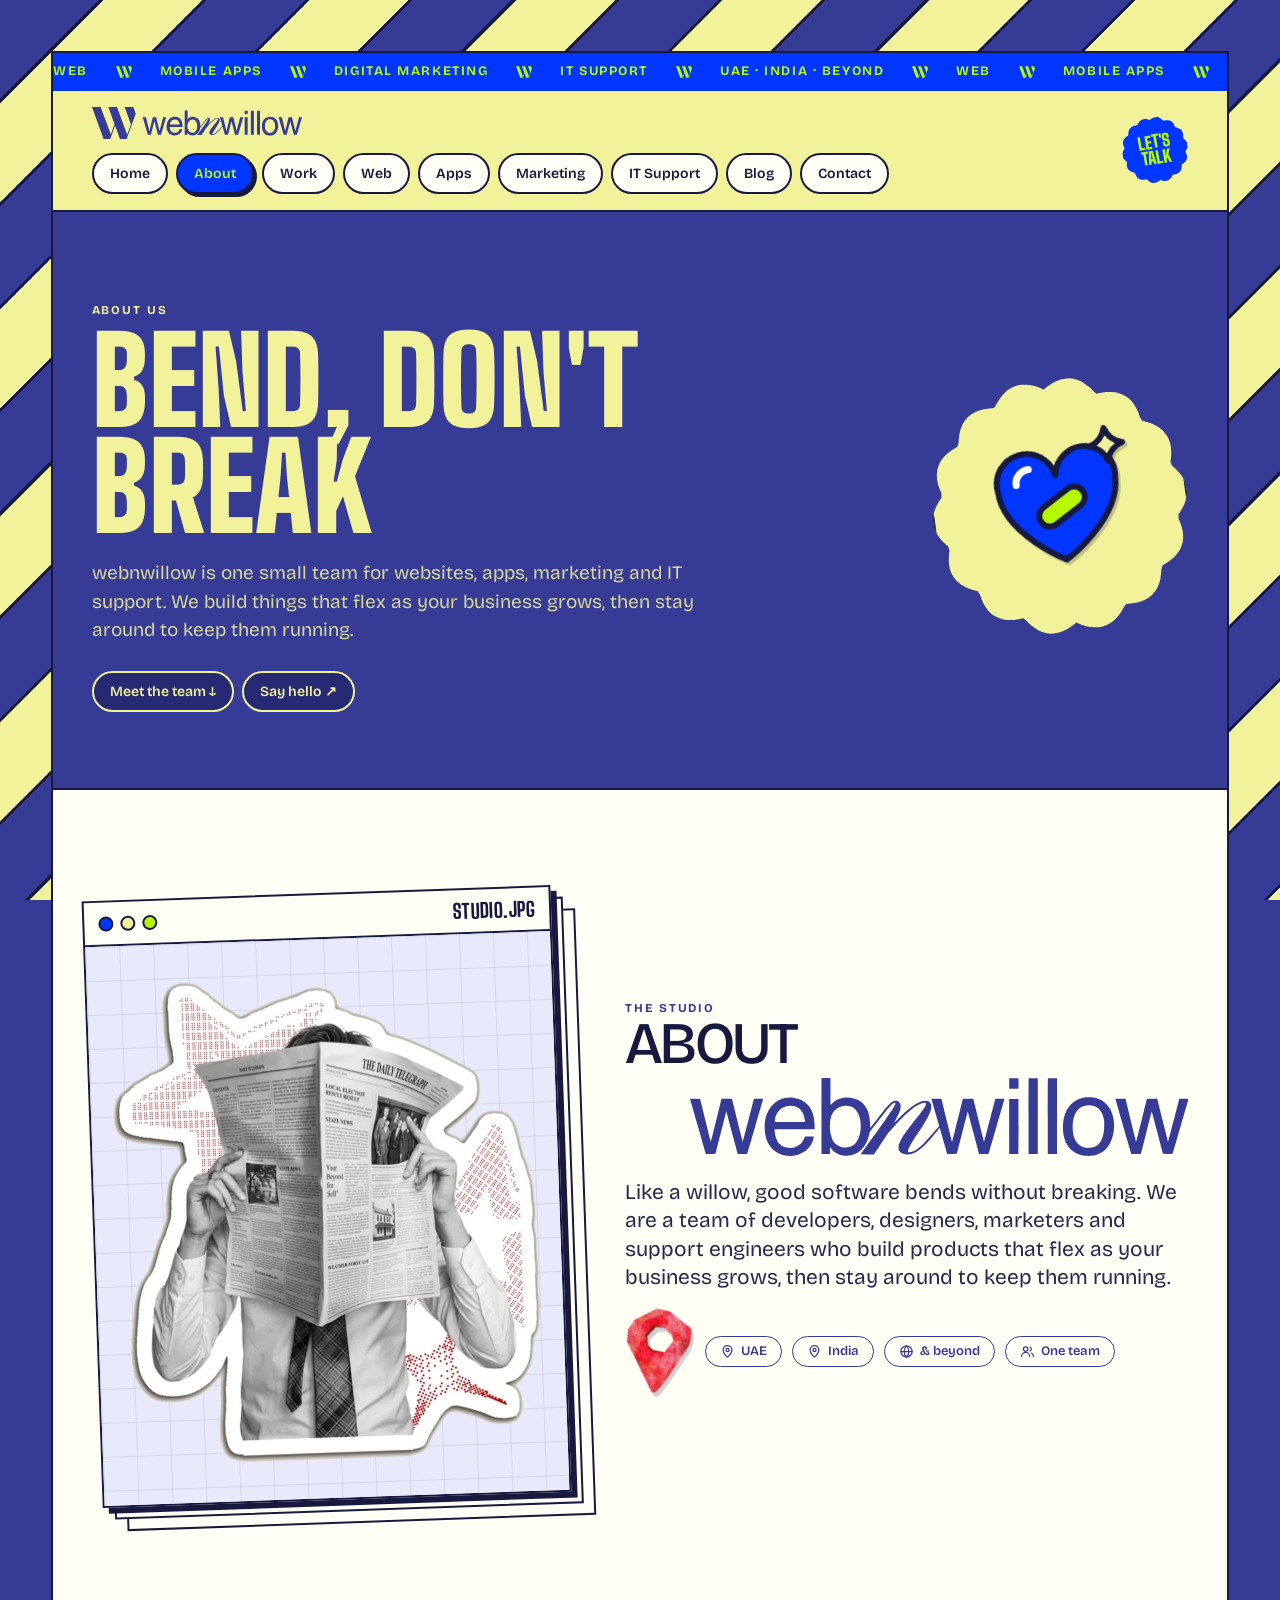
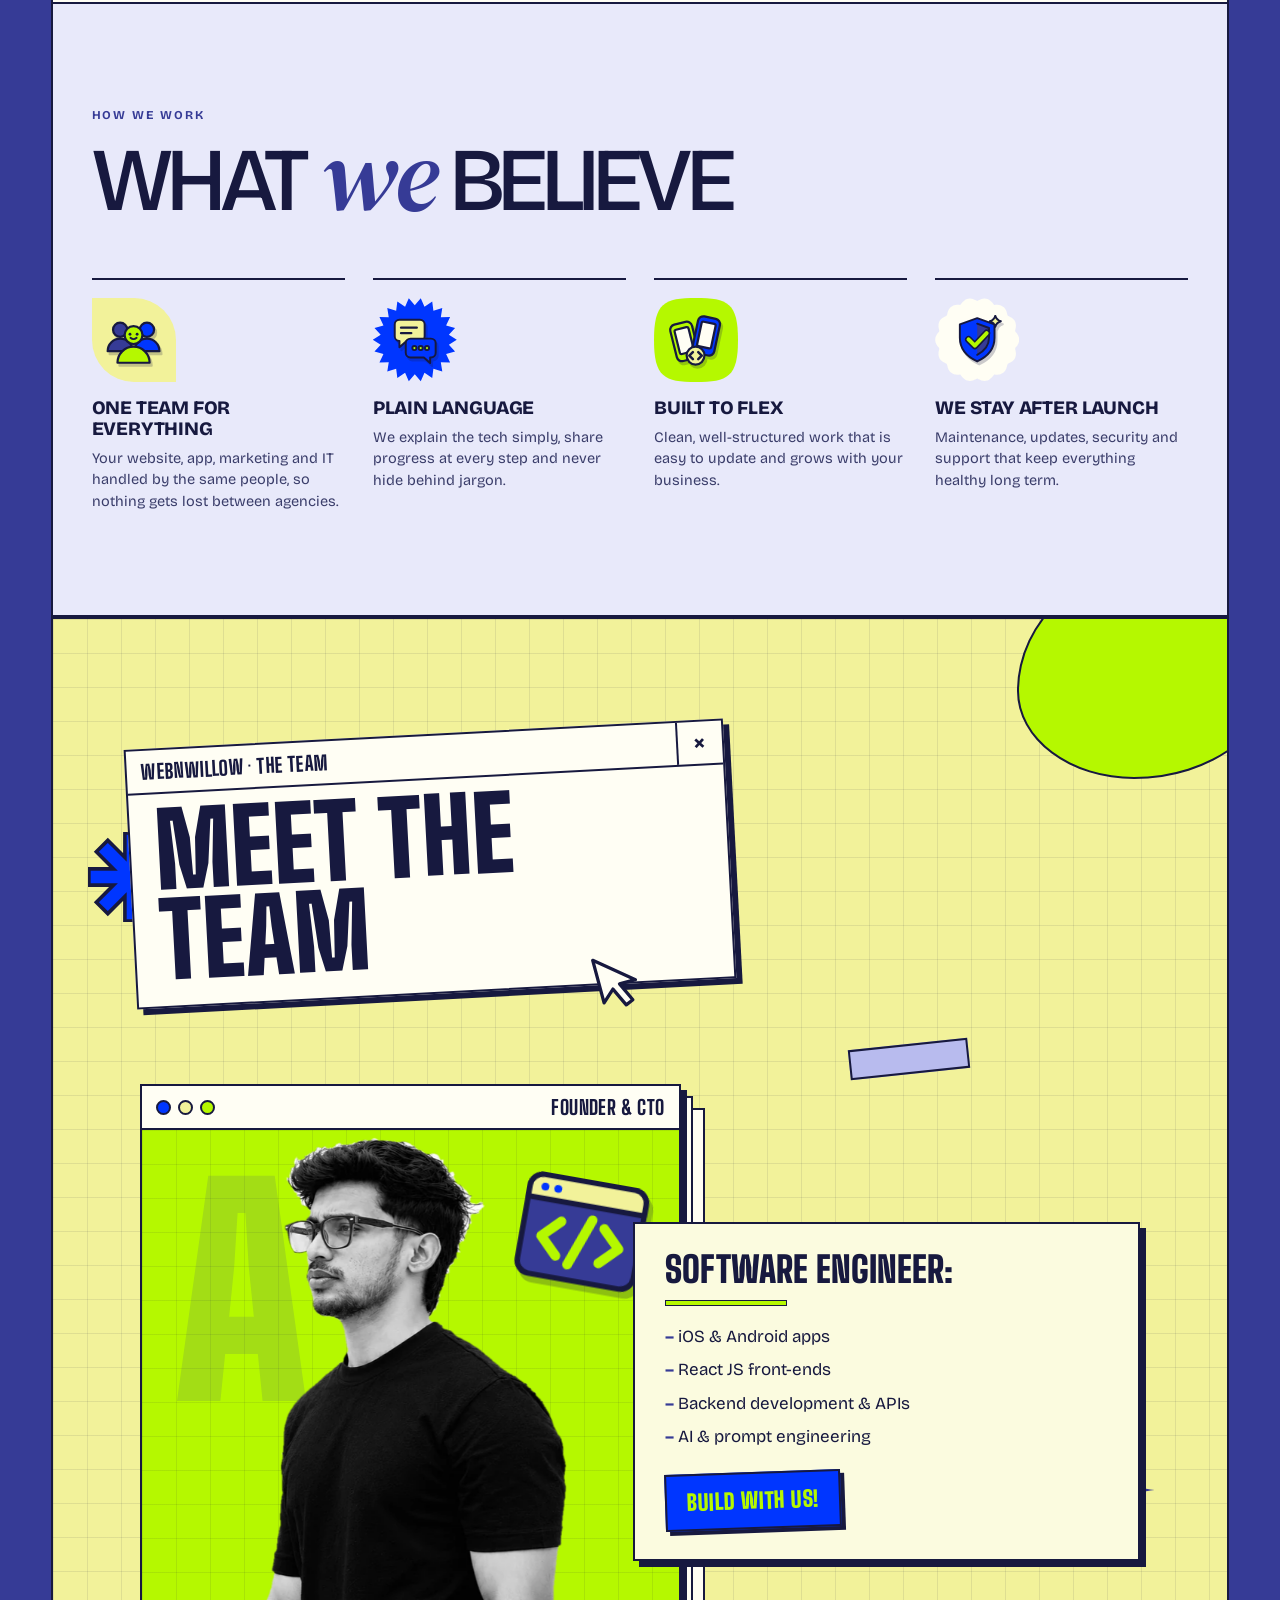
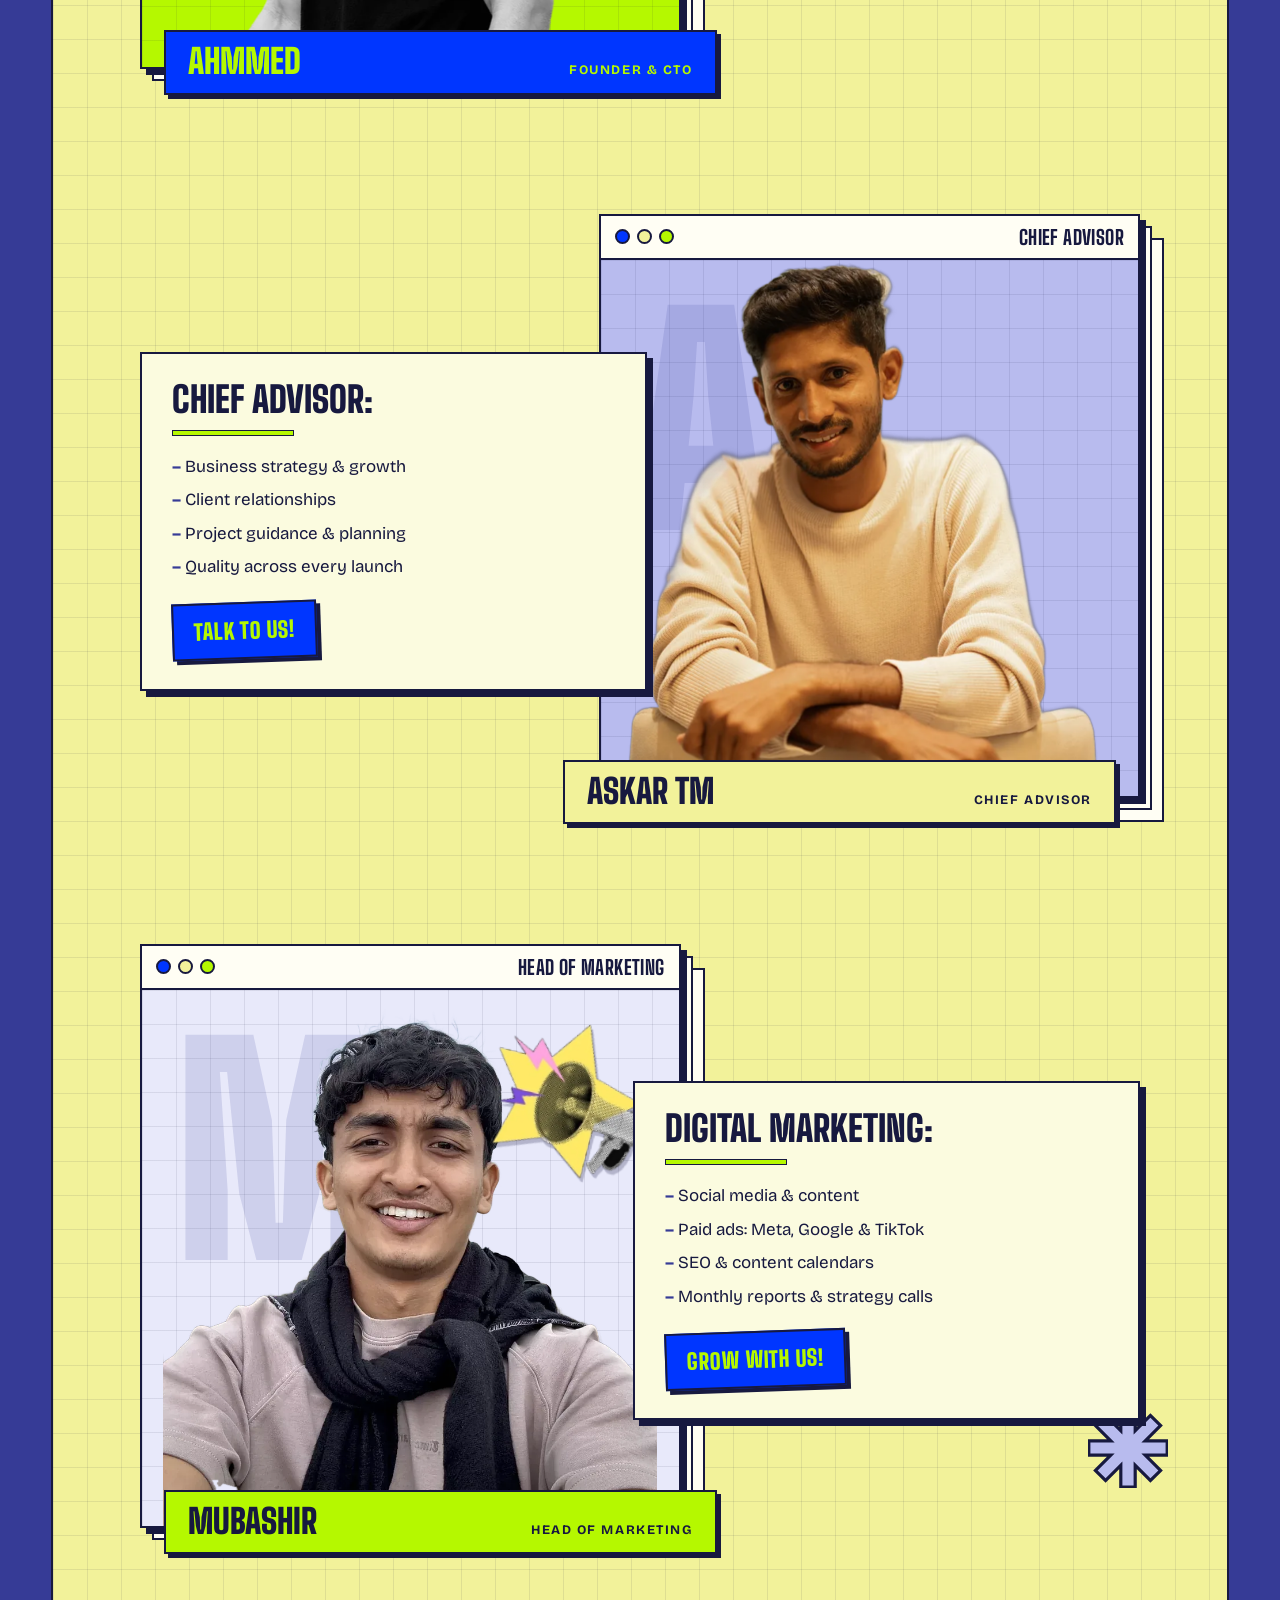
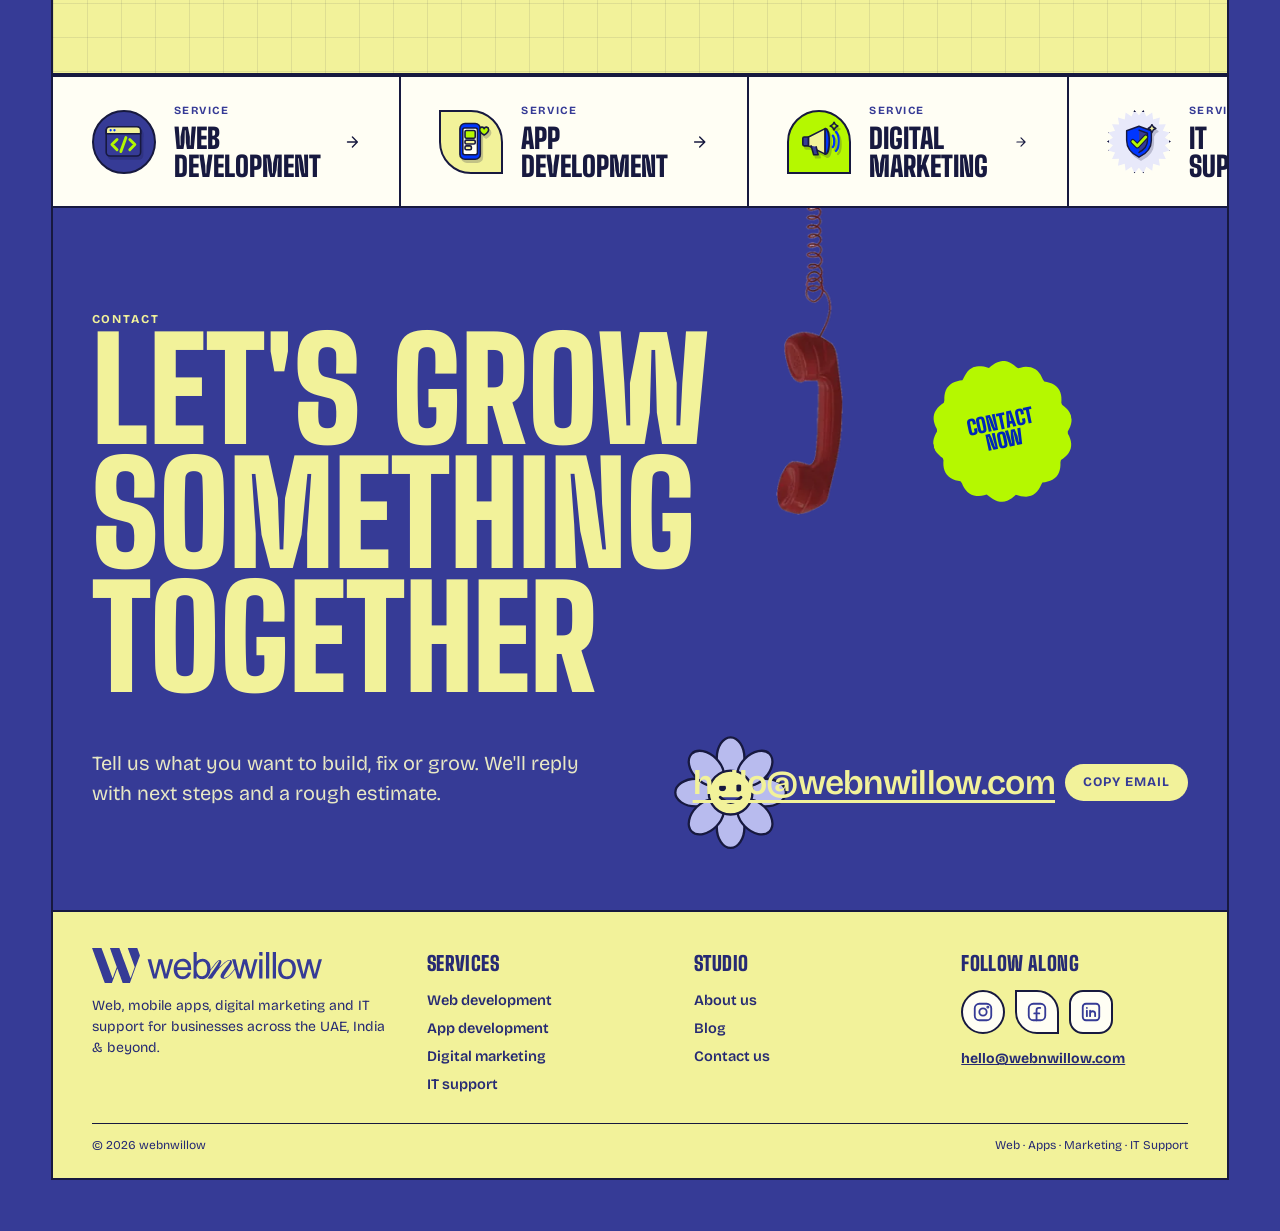
==== commit f5fe3374: "Update founder photo for Ahmmed Co-Authored-By: Claude Opus 5.5 <noreply@anthropic.com>" ====
--- a/about.html
+++ b/about.html
@@ -87,7 +87,7 @@
         <div class="win-stack member-win">
           <div class="win">
             <div class="win-bar"><span class="dots"><i></i><i></i><i></i></span><b>Founder &amp; CTO</b></div>
-            <div class="win-body grid-bg" style="background-color:var(--lime)"><span class="initial" aria-hidden="true">A</span><img loading="lazy" decoding="async" class="member-photo" src="assets/img/team-ahmmed.webp?v=1" alt="Ahmmed, founder and CTO of webnwillow" width="654" height="900"><span class="member-stickers mini" aria-hidden="true"><svg><use href="#s-code"/></svg></span></div>
+            <div class="win-body grid-bg" style="background-color:var(--lime)"><span class="initial" aria-hidden="true">A</span><img loading="lazy" decoding="async" class="member-photo" src="assets/img/team-ahmmed.webp?v=2" alt="Ahmmed, founder and CTO of webnwillow" width="654" height="900"><span class="member-stickers mini" aria-hidden="true"><svg><use href="#s-code"/></svg></span></div>
           </div>
           <div class="member-name" style="background:var(--blue);color:var(--lime)"><b>Ahmmed</b><small>Founder &amp; CTO</small></div>
         </div>
--- a/assets/css/site.css
+++ b/assets/css/site.css
@@ -1004,3 +1004,32 @@
   .testi-card, .testi-card + .testi-card { transform: none; margin: 0 14px 0 0; }
   .testi-grid { gap: 32px; }
 }
+
+/* ---------- home splash: logo intro (once per session, skipped for reduced motion) ---------- */
+.intro { display: none; }
+html.intro-on, html.intro-on body { overflow: hidden; }
+/* paint indigo behind mobile browser bars (iOS Safari's floating toolbar sits over the page) */
+html.intro-on { background: var(--indigo); }
+html.intro-on .intro {
+  display: grid; place-content: center; justify-items: center; gap: 22px; position: fixed; inset: 0 0 auto; height: 100vh; height: 100lvh; z-index: 1000;
+  box-shadow: 0 0 0 100vmax var(--indigo); padding-bottom: calc(100lvh - 100svh);
+  background: var(--indigo); color: var(--butter); cursor: pointer;
+  transition: opacity .55s ease, visibility .55s;
+}
+.intro.out { opacity: 0; visibility: hidden; }
+.intro-lock { display: flex; align-items: center; gap: clamp(12px, 2vw, 22px); }
+.intro-mark { width: clamp(64px, 11vw, 120px); height: auto; aspect-ratio: 80.6 / 59; fill: currentColor; opacity: 0; }
+.intro-logo { width: clamp(200px, 40vw, 440px); height: auto; aspect-ratio: 371 / 58; fill: currentColor; clip-path: inset(0 100% 0 0); }
+.intro-tag { margin: 0; font-family: var(--serif); font-style: italic; font-size: clamp(16px, 2vw, 22px); color: var(--lime); opacity: 0; }
+.intro.go .intro-mark { animation: introPop .6s .15s cubic-bezier(.3, 1.6, .5, 1) forwards; }
+.intro.go .intro-logo { animation: introWipe .7s .65s cubic-bezier(.6, 0, .2, 1) forwards; }
+.intro.go .intro-tag { animation: introUp .5s 1.3s ease-out forwards; }
+.intro.out .intro-lock { transform: scale(1.06); transition: transform .55s ease; }
+@keyframes introPop { 0% { opacity: 0; transform: scale(.3) rotate(-14deg); } 100% { opacity: 1; transform: none; } }
+@keyframes introWipe { to { clip-path: inset(0 0 0 0); } }
+@keyframes introUp { from { opacity: 0; transform: translateY(10px); } to { opacity: 1; transform: none; } }
+@media (max-width: 560px) {
+  .intro-lock { gap: 3vw; }
+  .intro-mark { width: 15vw; }
+  .intro-logo { width: 70vw; }
+}
